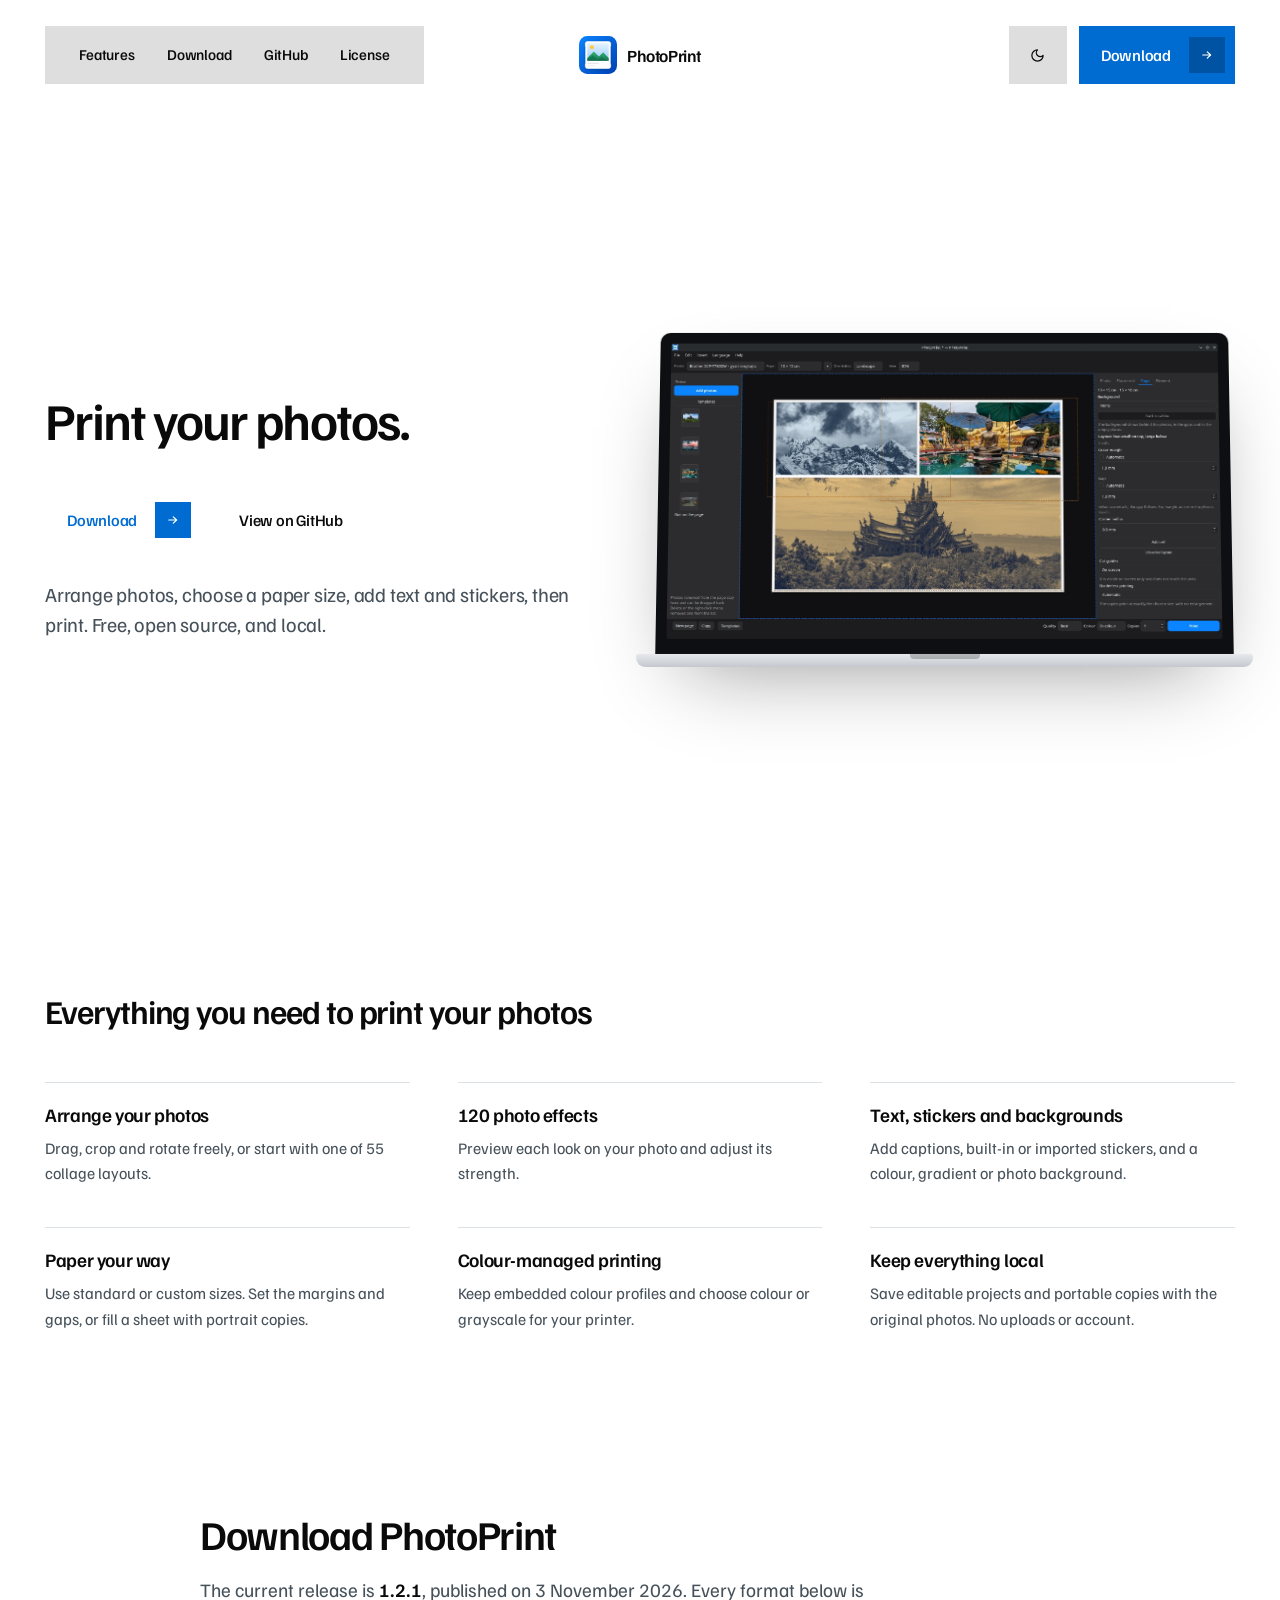
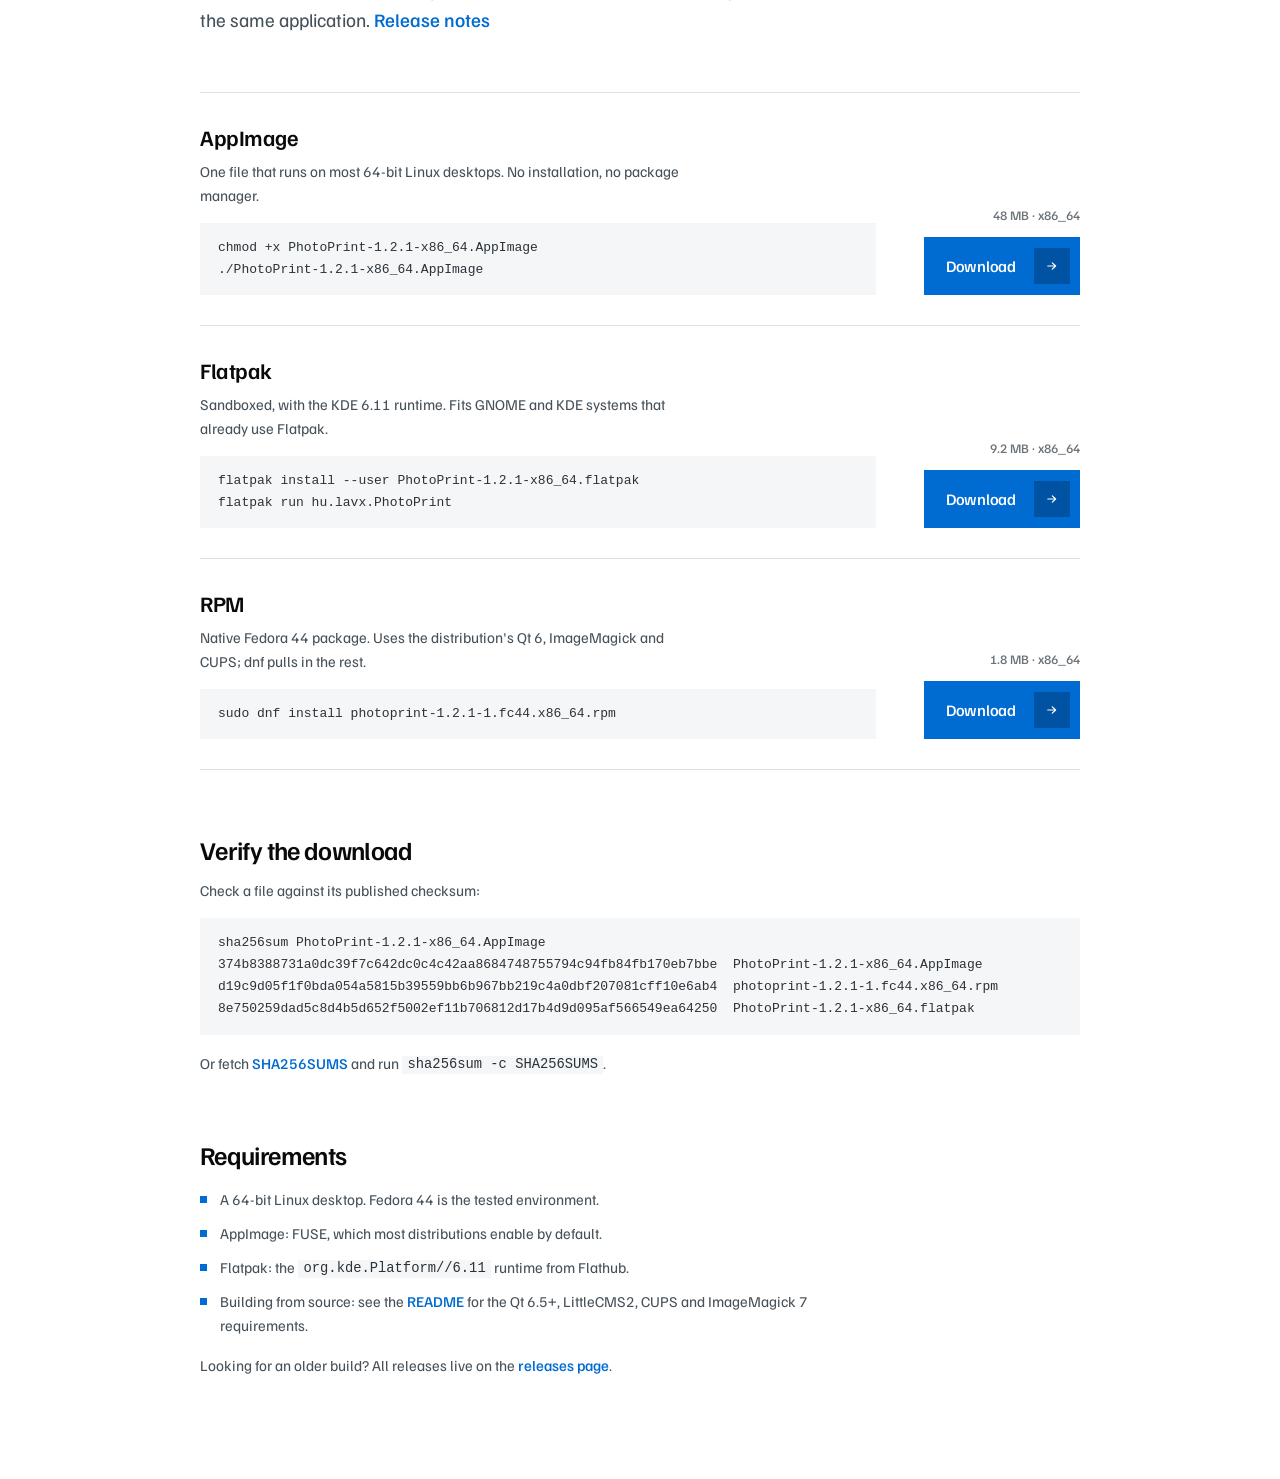
==== website/index.html @ 3baea5bb "Match the site mark to the application icon and drop the em dashes The header used a striped placeho" ====
<!doctype html>
<html lang="en">
<head>
  <meta charset="utf-8">
  <meta name="viewport" content="width=device-width, initial-scale=1.0">
  <title>PhotoPrint - Print your photos</title>
  <meta name="description" content="Arrange family photos on paper and print them from your own printer. Local, colour-managed, free and open source.">
  <meta name="theme-color" media="(prefers-color-scheme: light)" content="#ffffff">
  <meta name="theme-color" media="(prefers-color-scheme: dark)" content="#0b0d10">
  <link rel="canonical" href="https://lavx.github.io/PhotoPrint/">
  <meta property="og:type" content="website">
  <meta property="og:site_name" content="PhotoPrint">
  <meta property="og:title" content="PhotoPrint - Print your photos">
  <meta property="og:description" content="Arrange family photos on paper and print them from your own printer. Local, colour-managed, free and open source.">
  <meta property="og:url" content="https://lavx.github.io/PhotoPrint/">
  <meta property="og:image" content="https://lavx.github.io/PhotoPrint/app-window.webp">
  <meta name="twitter:card" content="summary_large_image">
  <script>document.documentElement.dataset.theme=localStorage.getItem("theme")||(matchMedia("(prefers-color-scheme: dark)").matches?"dark":"light")</script>
  <link rel="icon" href="favicon.svg" type="image/svg+xml">
  <link rel="preconnect" href="https://fonts.googleapis.com">
  <link rel="preconnect" href="https://fonts.gstatic.com" crossorigin>
  <link rel="stylesheet" href="https://fonts.googleapis.com/css2?family=Familjen+Grotesk:wght@400;500;600;700&display=swap">
  <link rel="stylesheet" href="styles.css">
</head>
<body>
  <div class="page">
    <div class="bg" aria-hidden="true">
      <video class="bg-video" autoplay muted loop playsinline>
        <source src="bg.mp4" type="video/mp4">
      </video>
    </div>

    <header class="nav">
      <nav class="nav__links" aria-label="Primary">
        <a href="#features" style="--d: 0.02s">Features</a>
        <a href="#download" style="--d: 0.08s">Download</a>
        <a href="https://github.com/LavX/PhotoPrint" style="--d: 0.14s">GitHub</a>
        <a href="https://github.com/LavX/PhotoPrint/blob/master/LICENSE" style="--d: 0.2s">License</a>
      </nav>
      <a class="logo" href="./" aria-label="PhotoPrint home">
        <svg class="logo__mark" aria-hidden="true" xmlns="http://www.w3.org/2000/svg" width="512" height="512" viewBox="0 0 512 512">
          <defs>
            <linearGradient id="ppTile" x1="0" y1="0" x2="1" y2="1">
              <stop offset="0" stop-color="#0a84ff"/>
              <stop offset="1" stop-color="#0040b3"/>
            </linearGradient>
            <linearGradient id="ppSky" x1="0" y1="0" x2="0" y2="1">
              <stop offset="0" stop-color="#e5f4ff"/>
              <stop offset="1" stop-color="#9ccbff"/>
            </linearGradient>
            <linearGradient id="ppHill" x1="0" y1="0" x2="0" y2="1">
              <stop offset="0" stop-color="#35b57a"/>
              <stop offset="1" stop-color="#157a52"/>
            </linearGradient>
            <filter id="ppShadow" x="-25%" y="-25%" width="150%" height="150%">
              <feDropShadow dx="0" dy="10" stdDeviation="12" flood-color="#001a33" flood-opacity="0.30"/>
            </filter>
          </defs>

          <rect width="512" height="512" rx="112" fill="url(#ppTile)"/>

          <g filter="url(#ppShadow)">
            <rect x="86" y="70" width="340" height="372" rx="30" fill="#fdfdfd"/>
            <rect x="112" y="96" width="288" height="236" rx="14" fill="url(#ppSky)"/>
            <circle cx="174" cy="152" r="27" fill="#ffc83d"/>
            <path d="M112 296 L200 208 L268 276 L326 218 L400 296 L400 332 L112 332 Z" fill="url(#ppHill)"/>
            <path d="M112 318 L186 258 L248 318 L302 284 L400 340 L400 332 L112 332 Z"
                  fill="#0f6647" opacity="0.55"/>
            <rect x="112" y="360" width="154" height="18" rx="9" fill="#e6e6eb"/>
            <rect x="112" y="390" width="92" height="14" rx="7" fill="#efeff3"/>
          </g>

          <g fill="none" stroke="#ffffff" stroke-width="10" stroke-linecap="round" opacity="0.95">
            <path d="M86 132 V100 a14 14 0 0 1 14-14 h32"/>
            <path d="M426 132 V100 a14 14 0 0 0-14-14 h-32"/>
            <path d="M86 380 v32 a14 14 0 0 0 14 14 h32"/>
            <path d="M426 380 v32 a14 14 0 0 1-14 14 h-32"/>
          </g>
        </svg>
        <span class="logo__word">PhotoPrint</span>
      </a>
      <div class="nav__actions">
        <button class="theme-toggle" type="button" aria-label="Toggle dark mode" aria-pressed="false">
          <svg class="icon-moon" viewBox="0 0 24 24" fill="none" stroke="currentColor" stroke-width="2" stroke-linecap="round" stroke-linejoin="round" aria-hidden="true"><path d="M12 3a6 6 0 0 0 9 9 9 9 0 1 1-9-9z" /></svg>
          <svg class="icon-sun" viewBox="0 0 24 24" fill="none" stroke="currentColor" stroke-width="2" stroke-linecap="round" stroke-linejoin="round" aria-hidden="true"><circle cx="12" cy="12" r="4" /><path d="M12 2v2M12 20v2M4.9 4.9l1.4 1.4M17.7 17.7l1.4 1.4M2 12h2M20 12h2M4.9 19.1l1.4-1.4M17.7 6.3l1.4-1.4" /></svg>
        </button>
        <a class="btn btn--nav" href="#download">
          <span class="btn__label">Download</span>
          <span class="btn__icon"><svg viewBox="0 0 20 20" fill="none" aria-hidden="true"><path d="M4 10h10.2M10.4 5.6 15.2 10l-4.8 4.4" stroke="currentColor" stroke-width="1.7" stroke-linecap="round" stroke-linejoin="round" /></svg></span>
        </a>
        <button class="nav__burger" type="button" aria-label="Open menu" aria-expanded="false" aria-controls="mobile-menu">
          <span></span><span></span><span></span>
        </button>
      </div>
    </header>

    <nav class="mobile-menu" id="mobile-menu" aria-label="Mobile" hidden>
      <div class="mobile-menu__links">
        <a href="#features">Features</a>
        <a href="#download">Download</a>
        <a href="https://github.com/LavX/PhotoPrint">GitHub</a>
        <a href="https://github.com/LavX/PhotoPrint/blob/master/LICENSE">License</a>
      </div>
      <a class="btn btn--nav" href="#download">
        <span class="btn__label">Download</span>
        <span class="btn__icon"><svg viewBox="0 0 20 20" fill="none" aria-hidden="true"><path d="M4 10h10.2M10.4 5.6 15.2 10l-4.8 4.4" stroke="currentColor" stroke-width="1.7" stroke-linecap="round" stroke-linejoin="round" /></svg></span>
      </a>
    </nav>

    <main class="hero">
      <div class="hero__copy">
        <h1 class="headline">Print your photos.</h1>
        <div class="actions">
          <a class="btn btn--light wipe" style="--d: 0.56s" href="#download">
            <span class="btn__label">Download</span>
            <span class="btn__icon"><svg viewBox="0 0 20 20" fill="none" aria-hidden="true"><path d="M4 10h10.2M10.4 5.6 15.2 10l-4.8 4.4" stroke="currentColor" stroke-width="1.7" stroke-linecap="round" stroke-linejoin="round" /></svg></span>
          </a>
          <a class="btn btn--ghost wipe" style="--d: 0.66s" href="https://github.com/LavX/PhotoPrint"><span class="btn__label">View on GitHub</span></a>
        </div>
        <p class="lede"><span class="lede__rise" style="--d: 0.78s">Arrange photos, choose a paper size, add text and stickers, then print. Free, open source, and local.</span></p>
      </div>

      <div class="hero__product">
        <div class="laptop">
          <a class="laptop__screen" href="app-window.webp" aria-label="View the PhotoPrint app screenshot at full size">
            <img src="app-window.webp" width="1917" height="1035" loading="eager" decoding="async" alt="PhotoPrint on Linux, with a three-photo collage, a photo library on the left, page settings on the right, and print controls below.">
          </a>
          <div class="laptop__base" aria-hidden="true"></div>
        </div>
      </div>
    </main>
  </div>

  <section class="product" id="features" aria-labelledby="features-title">
    <div class="product__inner">
      <h2 id="features-title">Everything you need to print your photos</h2>
      <dl class="features">
        <div>
          <dt>Arrange your photos</dt>
          <dd>Drag, crop and rotate freely, or start with one of 55 collage layouts.</dd>
        </div>
        <div>
          <dt>120 photo effects</dt>
          <dd>Preview each look on your photo and adjust its strength.</dd>
        </div>
        <div>
          <dt>Text, stickers and backgrounds</dt>
          <dd>Add captions, built-in or imported stickers, and a colour, gradient or photo background.</dd>
        </div>
        <div>
          <dt>Paper your way</dt>
          <dd>Use standard or custom sizes. Set the margins and gaps, or fill a sheet with portrait copies.</dd>
        </div>
        <div>
          <dt>Colour-managed printing</dt>
          <dd>Keep embedded colour profiles and choose colour or grayscale for your printer.</dd>
        </div>
        <div>
          <dt>Keep everything local</dt>
          <dd>Save editable projects and portable copies with the original photos. No uploads or account.</dd>
        </div>
      </dl>
    </div>
  </section>

  <section class="download" id="download" aria-labelledby="download-title">
    <div class="download__inner">
      <h2 id="download-title">Download PhotoPrint</h2>
      <p class="download__lede">The current release is <strong>1.2.1</strong>, published on 3 November 2026. Every format below is the same application. <a class="text-link" href="https://github.com/LavX/PhotoPrint/releases/tag/v1.2.1">Release notes</a></p>

      <div class="packages">
        <section class="package">
          <div class="package__body">
            <h3>AppImage</h3>
            <p>One file that runs on most 64-bit Linux desktops. No installation, no package manager.</p>
            <pre><code>chmod +x PhotoPrint-1.2.1-x86_64.AppImage
./PhotoPrint-1.2.1-x86_64.AppImage</code></pre>
          </div>
          <div class="package__side">
            <span class="package__meta">48 MB · x86_64</span>
            <a class="btn btn--nav" href="https://github.com/LavX/PhotoPrint/releases/download/v1.2.1/PhotoPrint-1.2.1-x86_64.AppImage" aria-label="Download the AppImage">
              <span class="btn__label">Download</span>
              <span class="btn__icon"><svg viewBox="0 0 20 20" fill="none" aria-hidden="true"><path d="M4 10h10.2M10.4 5.6 15.2 10l-4.8 4.4" stroke="currentColor" stroke-width="1.7" stroke-linecap="round" stroke-linejoin="round" /></svg></span>
            </a>
          </div>
        </section>

        <section class="package">
          <div class="package__body">
            <h3>Flatpak</h3>
            <p>Sandboxed, with the KDE 6.11 runtime. Fits GNOME and KDE systems that already use Flatpak.</p>
            <pre><code>flatpak install --user PhotoPrint-1.2.1-x86_64.flatpak
flatpak run hu.lavx.PhotoPrint</code></pre>
          </div>
          <div class="package__side">
            <span class="package__meta">9.2 MB · x86_64</span>
            <a class="btn btn--nav" href="https://github.com/LavX/PhotoPrint/releases/download/v1.2.1/PhotoPrint-1.2.1-x86_64.flatpak" aria-label="Download the Flatpak bundle">
              <span class="btn__label">Download</span>
              <span class="btn__icon"><svg viewBox="0 0 20 20" fill="none" aria-hidden="true"><path d="M4 10h10.2M10.4 5.6 15.2 10l-4.8 4.4" stroke="currentColor" stroke-width="1.7" stroke-linecap="round" stroke-linejoin="round" /></svg></span>
            </a>
          </div>
        </section>

        <section class="package">
          <div class="package__body">
            <h3>RPM</h3>
            <p>Native Fedora 44 package. Uses the distribution's Qt 6, ImageMagick and CUPS; dnf pulls in the rest.</p>
            <pre><code>sudo dnf install photoprint-1.2.1-1.fc44.x86_64.rpm</code></pre>
          </div>
          <div class="package__side">
            <span class="package__meta">1.8 MB · x86_64</span>
            <a class="btn btn--nav" href="https://github.com/LavX/PhotoPrint/releases/download/v1.2.1/photoprint-1.2.1-1.fc44.x86_64.rpm" aria-label="Download the RPM package">
              <span class="btn__label">Download</span>
              <span class="btn__icon"><svg viewBox="0 0 20 20" fill="none" aria-hidden="true"><path d="M4 10h10.2M10.4 5.6 15.2 10l-4.8 4.4" stroke="currentColor" stroke-width="1.7" stroke-linecap="round" stroke-linejoin="round" /></svg></span>
            </a>
          </div>
        </section>
      </div>

      <section class="download__section">
        <h3>Verify the download</h3>
        <p>Check a file against its published checksum:</p>
        <pre><code>sha256sum PhotoPrint-1.2.1-x86_64.AppImage
374b8388731a0dc39f7c642dc0c4c42aa8684748755794c94fb84fb170eb7bbe  PhotoPrint-1.2.1-x86_64.AppImage
d19c9d05f1f0bda054a5815b39559bb6b967bb219c4a0dbf207081cff10e6ab4  photoprint-1.2.1-1.fc44.x86_64.rpm
8e750259dad5c8d4b5d652f5002ef11b706812d17b4d9d095af566549ea64250  PhotoPrint-1.2.1-x86_64.flatpak</code></pre>
        <p class="download__note">Or fetch <a class="text-link" href="https://github.com/LavX/PhotoPrint/releases/download/v1.2.1/SHA256SUMS">SHA256SUMS</a> and run <code>sha256sum -c SHA256SUMS</code>.</p>
      </section>

      <section class="download__section">
        <h3>Requirements</h3>
        <ul class="requirements">
          <li>A 64-bit Linux desktop. Fedora 44 is the tested environment.</li>
          <li>AppImage: FUSE, which most distributions enable by default.</li>
          <li>Flatpak: the <code>org.kde.Platform//6.11</code> runtime from Flathub.</li>
          <li>Building from source: see the <a class="text-link" href="https://github.com/LavX/PhotoPrint#readme">README</a> for the Qt 6.5+, LittleCMS2, CUPS and ImageMagick 7 requirements.</li>
        </ul>
        <p class="download__note">Looking for an older build? All releases live on the <a class="text-link" href="https://github.com/LavX/PhotoPrint/releases">releases page</a>.</p>
      </section>
    </div>
  </section>
  <script src="main.js"></script>
</body>
</html>
---- website/styles.css ----
:root {
  color-scheme: light;
  --bg: #ffffff;
  --text: #0a0a0a;
  --blue: #006cd2;
  --blue-dark: #0053a3;
  --link: #006cd2;
  --accent-pale: #7eb6ee;
  --accent-strong: #006cd2;
  --headline-muted: #6b7378;
  --ink-soft: #46515a;
  --line: #dce1e5;
  --glass: rgba(0, 0, 0, 0.13);
  --glass-blur: 18px;
  --ghost-bg: rgba(255, 255, 255, 0.55);
  --ghost-wipe: rgba(255, 255, 255, 0.78);
  --code-bg: #f4f6f8;
  --code-text: #2a3238;
  --window-edge: rgba(10, 10, 10, 0.10);
  --laptop-base-hi: #e6e8eb;
  --laptop-base-lo: #c4c8ce;
  --radius: 0;
  --font: "Familjen Grotesk", "Helvetica Neue", Helvetica, Arial, sans-serif;
  --mono: ui-monospace, "SF Mono", Menlo, Consolas, monospace;
  --pad-x: clamp(20px, 3.52vw, 64px);
  --nav-top: clamp(16px, 2.05vw, 28px);
  --btn-icon: 36px;
  --btn-pad-y: 12px;
  --btn-pad-x: 22px;
  --ease: cubic-bezier(0.16, 1, 0.3, 1);
}

:root[data-theme="dark"] {
  color-scheme: dark;
  --bg: #0b0d10;
  --text: #f2f4f6;
  --link: #79bdf7;
  --accent-pale: #a7d3ff;
  --accent-strong: #79bdf7;
  --headline-muted: #97a0a8;
  --ink-soft: #aab4bd;
  --line: rgba(255, 255, 255, 0.14);
  --glass: rgba(255, 255, 255, 0.09);
  --ghost-bg: rgba(255, 255, 255, 0.10);
  --ghost-wipe: rgba(255, 255, 255, 0.18);
  --code-bg: #14181d;
  --code-text: #cfd8e0;
  --window-edge: rgba(255, 255, 255, 0.10);
  --laptop-base-hi: #3a3f45;
  --laptop-base-lo: #23262b;
}

@media (prefers-color-scheme: dark) {
  :root:not([data-theme]) {
    color-scheme: dark;
    --bg: #0b0d10;
    --text: #f2f4f6;
    --link: #79bdf7;
    --accent-pale: #a7d3ff;
    --accent-strong: #79bdf7;
    --headline-muted: #97a0a8;
    --ink-soft: #aab4bd;
    --line: rgba(255, 255, 255, 0.14);
    --glass: rgba(255, 255, 255, 0.09);
    --ghost-bg: rgba(255, 255, 255, 0.10);
    --ghost-wipe: rgba(255, 255, 255, 0.18);
    --code-bg: #14181d;
    --code-text: #cfd8e0;
    --window-edge: rgba(255, 255, 255, 0.10);
    --laptop-base-hi: #3a3f45;
    --laptop-base-lo: #23262b;
  }
}

*, *::before, *::after { box-sizing: border-box; margin: 0; padding: 0; }
html { scroll-padding-top: 32px; }
html, body { min-height: 100%; }
body {
  font-family: var(--font);
  background: var(--bg);
  color: var(--text);
  -webkit-font-smoothing: antialiased;
  -moz-osx-font-smoothing: grayscale;
  transition: background-color 0.3s var(--ease), color 0.3s var(--ease);
}
a { color: inherit; text-decoration: none; }
button { font: inherit; border: 0; border-radius: var(--radius); cursor: pointer; }
[hidden] { display: none !important; }
:focus-visible { outline: 2px solid var(--link); outline-offset: 4px; }
::selection { background: var(--blue); color: #fff; }

.page {
  position: relative;
  width: 100%;
  height: 100vh;
  height: 100dvh;
  display: flex;
  flex-direction: column;
  overflow: hidden;
  padding: var(--nav-top) var(--pad-x) clamp(28px, 4.9vw, 48px);
}
.bg {
  position: absolute;
  inset: 0;
  z-index: 0;
  background: var(--bg);
  pointer-events: none;
  overflow: hidden;
}
.bg-video { position: absolute; inset: 0; width: 100%; height: 100%; object-fit: cover; }
.bg::after {
  content: "";
  position: absolute;
  inset: 0;
  background:
    linear-gradient(90deg, rgba(255, 255, 255, 0.82) 0%, rgba(255, 255, 255, 0.38) 52%, rgba(255, 255, 255, 0.08) 100%),
    linear-gradient(180deg, rgba(255, 255, 255, 0.34) 0%, rgba(255, 255, 255, 0) 26%, rgba(255, 255, 255, 0) 64%, rgba(255, 255, 255, 0.42) 100%);
}
:root[data-theme="dark"] .bg::after {
  background:
    linear-gradient(90deg, rgba(9, 11, 15, 0.92) 0%, rgba(9, 11, 15, 0.55) 52%, rgba(9, 11, 15, 0.16) 100%),
    linear-gradient(180deg, rgba(9, 11, 15, 0.5) 0%, rgba(9, 11, 15, 0) 26%, rgba(9, 11, 15, 0) 64%, rgba(9, 11, 15, 0.72) 100%);
}
:root[data-theme="dark"] .bg-video { filter: brightness(0.38) saturate(0.78); }
@media (prefers-color-scheme: dark) {
  :root:not([data-theme]) .bg::after {
    background:
      linear-gradient(90deg, rgba(9, 11, 15, 0.92) 0%, rgba(9, 11, 15, 0.55) 52%, rgba(9, 11, 15, 0.16) 100%),
      linear-gradient(180deg, rgba(9, 11, 15, 0.5) 0%, rgba(9, 11, 15, 0) 26%, rgba(9, 11, 15, 0) 64%, rgba(9, 11, 15, 0.72) 100%);
  }
  :root:not([data-theme]) .bg-video { filter: brightness(0.38) saturate(0.78); }
}
.nav, .hero, .mobile-menu { position: relative; z-index: 1; }

.nav { display: grid; grid-template-columns: 1fr auto 1fr; align-items: center; }
.nav__links {
  display: flex;
  align-items: center;
  gap: clamp(22px, 2.6vw, 32px);
  justify-self: start;
  height: 58px;
  padding: 0 34px;
  background: var(--glass);
  -webkit-backdrop-filter: blur(var(--glass-blur));
  backdrop-filter: blur(var(--glass-blur));
  border-radius: var(--radius);
}
.nav__links a {
  position: relative;
  font-size: clamp(13px, 1.37vw, 15px);
  font-weight: 500;
  letter-spacing: -0.01em;
  color: var(--text);
  line-height: 1;
  white-space: nowrap;
  padding-bottom: 2px;
  transition: color 0.22s var(--ease), transform 0.22s var(--ease);
  animation: link-in 0.55s var(--ease) var(--d) backwards;
}
.nav__links a:hover { color: var(--link); transform: translateY(-2px); }
.nav__links a::after {
  content: "";
  position: absolute;
  left: 0;
  bottom: -6px;
  width: 100%;
  height: 3px;
  background: var(--link);
  transform: scaleX(0);
  transform-origin: left;
  transition: transform 0.28s var(--ease);
}
.nav__links a:hover::after { transform: scaleX(1); }
.nav__links a[aria-current="page"] { color: var(--link); }
.nav__links a[aria-current="page"]::after { transform: scaleX(1); }
.nav__actions {
  justify-self: end;
  display: flex;
  align-items: center;
  gap: 12px;
}
.logo {
  justify-self: center;
  display: inline-flex;
  align-items: center;
  gap: 10px;
  color: var(--text);
}
.logo__mark { display: block; width: clamp(30px, 3.2vw, 38px); height: auto; animation: mark-in 0.5s var(--ease) backwards; }
.logo__word {
  font-size: clamp(15px, 1.5vw, 17px);
  font-weight: 600;
  letter-spacing: -0.024em;
  line-height: 1;
  white-space: nowrap;
}
.nav__actions .btn--nav { animation: wipe-right 0.65s var(--ease) 0.16s backwards; }

.theme-toggle {
  display: flex;
  align-items: center;
  justify-content: center;
  width: 36px;
  height: 36px;
  background: var(--glass);
  -webkit-backdrop-filter: blur(var(--glass-blur));
  backdrop-filter: blur(var(--glass-blur));
  color: var(--text);
  transition: color 0.22s var(--ease), transform 0.22s var(--ease);
}
@media (min-width: 821px) {
  .theme-toggle { width: 58px; height: 58px; }
}
.theme-toggle:hover { color: var(--link); transform: translateY(-2px); }
.theme-toggle svg { width: 15px; height: 15px; }
.theme-toggle .icon-sun { display: none; }
:root[data-theme="dark"] .theme-toggle .icon-sun { display: block; }
:root[data-theme="dark"] .theme-toggle .icon-moon { display: none; }
@media (prefers-color-scheme: dark) {
  :root:not([data-theme]) .theme-toggle .icon-sun { display: block; }
  :root:not([data-theme]) .theme-toggle .icon-moon { display: none; }
}

.btn {
  position: relative;
  display: inline-flex;
  align-items: center;
  height: 58px;
  border-radius: var(--radius);
  padding: var(--btn-pad-y) 10px var(--btn-pad-y) var(--btn-pad-x);
  gap: 18px;
  font-size: 16px;
  font-weight: 500;
  letter-spacing: -0.015em;
  line-height: 1;
  white-space: nowrap;
}
.btn::before {
  content: "";
  position: absolute;
  inset: 0;
  z-index: 0;
  transform: scaleX(0);
  transform-origin: left;
  transition: transform 0.4s var(--ease);
  pointer-events: none;
}
.btn:hover::before { transform: scaleX(1); }
.btn__label, .btn__icon { position: relative; z-index: 1; }
.btn__icon {
  display: flex;
  align-items: center;
  justify-content: center;
  flex: none;
  width: var(--btn-icon);
  height: var(--btn-icon);
  transition: background-color 0.4s var(--ease), color 0.4s var(--ease);
}
.btn__icon svg { width: 14px; height: 14px; }
.btn--nav { background: var(--blue); color: #fff; }
.btn--nav::before { background: #004a96; }
.btn--nav .btn__icon { background: var(--blue-dark); color: #fff; }
.btn--nav:hover .btn__icon { background: #fff; color: var(--blue); }
.btn--light { background: #fff; color: var(--blue); }
.btn--light::before { background: #e8f2fb; }
.btn--light .btn__icon { background: var(--blue); color: #fff; }
.btn--ghost {
  padding: 12px 26px;
  color: var(--text);
  background: var(--ghost-bg);
  -webkit-backdrop-filter: blur(24px);
  backdrop-filter: blur(24px);
}
.btn--ghost::before { background: var(--ghost-wipe); }

.nav__burger {
  display: none;
  flex-direction: column;
  align-items: center;
  justify-content: center;
  gap: 5px;
  width: 36px;
  height: 36px;
  background: transparent;
  transition: transform 0.22s var(--ease);
  animation: link-in 0.5s var(--ease) 0.16s backwards;
}
.nav__burger span {
  width: 18px;
  height: 1.5px;
  background: var(--text);
  transition: background-color 0.22s var(--ease);
}
.nav__burger:hover { transform: scale(1.08); }
.nav__burger:hover span { background: var(--link); }
.mobile-menu { display: none; flex-direction: column; gap: 1.25rem; padding: 1.25rem 0 0.5rem; }
.mobile-menu__links {
  display: flex;
  flex-direction: column;
  gap: 0.9rem;
  padding: 16px 20px;
  background: var(--glass);
  -webkit-backdrop-filter: blur(var(--glass-blur));
  backdrop-filter: blur(var(--glass-blur));
  font-size: 1.05rem;
  font-weight: 500;
}
.mobile-menu .btn { align-self: start; }

.hero {
  flex: 1;
  min-height: 0;
  margin-top: clamp(40px, 6.5vh, 84px);
  display: grid;
  grid-template-columns: minmax(400px, 47%) 1fr;
  gap: clamp(32px, 4vw, 72px);
  align-items: center;
  max-width: none;
}
.hero__copy { min-width: 0; }
.headline {
  margin-top: clamp(22px, 2.8vw, 36px);
  font-size: calc(clamp(2.5rem, 3.8vw, 4.2rem) + 3px);
  font-weight: 600;
  line-height: 1.12;
  letter-spacing: -0.038em;
}
.actions { display: flex; gap: 12px; margin-top: clamp(28px, 3.4vw, 42px); }
.wipe { animation: wipe-left 0.7s var(--ease) var(--d) backwards; }
.lede {
  margin-top: clamp(22px, 2.4vw, 30px);
  max-width: 560px;
  overflow: hidden;
  color: var(--ink-soft);
  font-size: clamp(17px, 1.8vw, 20px);
  font-weight: 400;
  line-height: 1.5;
  letter-spacing: -0.01em;
}
.lede__rise { display: block; animation: type-rise 0.9s var(--ease) var(--d) backwards; }

.hero__product {
  display: flex;
  align-items: center;
  justify-content: center;
  min-width: 0;
  perspective: 2000px;
}
.laptop {
  position: relative;
  width: 100%;
  max-width: min(980px, 100%, calc((100dvh - 300px) * 1.78));
  transform: rotateX(7deg);
  transform-origin: 50% 100%;
  animation: app-in 0.9s var(--ease) 0.5s backwards;
}
.laptop__screen {
  display: block;
  background: #0d0f12;
  border: 1px solid var(--window-edge);
  border-radius: 10px 10px 0 0;
  padding: 10px 10px 14px;
  box-shadow: 0 40px 80px -30px rgba(10, 10, 10, 0.45);
}
.laptop__screen img { display: block; width: 100%; height: auto; border-radius: 2px; }
.laptop__base {
  height: 13px;
  margin: 0 -3.2%;
  background: linear-gradient(180deg, var(--laptop-base-hi), var(--laptop-base-lo));
  border-radius: 2px 2px 9px 9px;
  position: relative;
}
.laptop__base::after {
  content: "";
  position: absolute;
  left: 50%;
  top: 0;
  transform: translateX(-50%);
  width: clamp(70px, 9%, 120px);
  height: 5px;
  background: rgba(0, 0, 0, 0.22);
  border-radius: 0 0 4px 4px;
}

.product {
  background: var(--bg);
  padding: clamp(56px, 7vw, 112px) var(--pad-x) clamp(64px, 8vw, 128px);
}
.product__inner { max-width: 1240px; margin-inline: auto; }
.product h2 {
  margin-bottom: clamp(36px, 4vw, 56px);
  font-size: clamp(26px, 2.6vw, 38px);
  font-weight: 600;
  letter-spacing: -0.032em;
}
.features {
  display: grid;
  grid-template-columns: repeat(3, minmax(0, 1fr));
  gap: 40px 48px;
}
.features > div { border-top: 1px solid var(--line); padding-top: 20px; }
.features dt { font-size: 19px; font-weight: 600; letter-spacing: -0.02em; }
.features dd { margin-top: 10px; max-width: 42ch; font-size: 16px; line-height: 1.6; color: var(--ink-soft); }

.download {
  background: var(--bg);
  padding: clamp(48px, 6vw, 96px) var(--pad-x) clamp(64px, 8vw, 120px);
}
.download__inner { max-width: 880px; margin-inline: auto; }
.download h2 {
  font-size: clamp(30px, 3.2vw, 44px);
  font-weight: 600;
  letter-spacing: -0.032em;
  line-height: 1.12;
}
.download__lede {
  margin-top: 18px;
  max-width: 62ch;
  font-size: clamp(16px, 1.6vw, 19px);
  font-weight: 400;
  line-height: 1.55;
  color: var(--ink-soft);
}
.download__lede strong { font-weight: 600; color: var(--text); }
.text-link { color: var(--link); font-weight: 500; }
.text-link:hover { text-decoration: underline; text-underline-offset: 3px; }

.packages { margin-top: clamp(40px, 4.5vw, 64px); }
.package {
  display: grid;
  grid-template-columns: 1fr auto;
  gap: 12px 48px;
  align-items: end;
  padding: 30px 0;
  border-top: 1px solid var(--line);
}
.package > * { min-width: 0; }
.package:last-child { border-bottom: 1px solid var(--line); }
.package h3 { font-size: 22px; font-weight: 600; letter-spacing: -0.02em; }
.package p { margin-top: 8px; max-width: 56ch; font-size: 15px; line-height: 1.6; color: var(--ink-soft); }
.package pre { margin-top: 16px; max-width: 100%; }
.package__side {
  display: flex;
  flex-direction: column;
  align-items: flex-end;
  gap: 14px;
}
.package__meta { font-size: 13px; font-weight: 500; color: var(--headline-muted); font-variant-numeric: tabular-nums; white-space: nowrap; }

pre {
  background: var(--code-bg);
  color: var(--code-text);
  padding: 14px 18px;
  font: 500 13px/1.7 var(--mono);
  overflow-x: auto;
  border-radius: var(--radius);
}
pre code { font: inherit; background: none; padding: 0; }
code {
  font: 500 0.92em var(--mono);
  background: var(--code-bg);
  color: var(--code-text);
  padding: 0.1em 0.4em;
}

.download__section { margin-top: clamp(48px, 5vw, 72px); }
.download__section h3 { font-size: clamp(20px, 2vw, 26px); font-weight: 600; letter-spacing: -0.025em; }
.download__section > p { margin-top: 12px; max-width: 62ch; font-size: 15px; line-height: 1.6; color: var(--ink-soft); }
.download__section pre { margin-top: 16px; }
.download__note { margin-top: 16px !important; }

.requirements {
  margin-top: 16px;
  list-style: none;
  display: grid;
  gap: 10px;
  max-width: 68ch;
}
.requirements li {
  position: relative;
  padding-left: 20px;
  font-size: 15px;
  line-height: 1.6;
  color: var(--ink-soft);
}
.requirements li::before {
  content: "";
  position: absolute;
  left: 0;
  top: 0.62em;
  width: 7px;
  height: 7px;
  background: var(--link);
}

@keyframes mark-in {
  from { opacity: 0; transform: translate3d(-12px, 8px, 0); }
  to { opacity: 1; transform: translate3d(0, 0, 0); }
}
@keyframes link-in {
  from { opacity: 0; transform: translate3d(-16px, 0, 0); }
  to { opacity: 1; transform: translate3d(0, 0, 0); }
}
@keyframes type-rise {
  from { transform: translate3d(0, 118%, 0); }
  to { transform: translate3d(0, 0, 0); }
}
@keyframes wipe-left {
  from { clip-path: inset(0 100% 0 0); }
  to { clip-path: inset(0 0 0 0); }
}
@keyframes wipe-right {
  from { clip-path: inset(0 0 0 100%); }
  to { clip-path: inset(0 0 0 0); }
}
@keyframes app-in {
  from { opacity: 0; transform: rotateX(7deg) translate3d(0, 56px, 0); }
  to { opacity: 1; transform: rotateX(7deg) translate3d(0, 0, 0); }
}

@media (max-width: 1020px) {
  .hero {
    grid-template-columns: 1fr;
    gap: 40px;
    align-content: center;
  }
  .laptop { max-width: min(880px, 100%); }
  .package { grid-template-columns: 1fr; }
  .package__side { flex-direction: row; align-items: center; justify-content: space-between; width: 100%; }
}

@media (max-width: 820px) {
  .nav { grid-template-columns: auto 1fr auto; }
  .nav__links, .nav__actions .btn--nav { display: none; }
  .logo { justify-self: start; }
  .nav__burger { display: flex; }
  .mobile-menu { display: flex; }
  .hero { margin-top: 32px; }
  .headline { font-size: calc(clamp(2.1rem, 8.4vw, 3rem) + 3px); }
  .headline__line { white-space: normal; }
  .actions { flex-wrap: wrap; }
  .laptop {
    max-width: 100%;
    transform: none;
    animation: none;
  }
  .laptop__screen { box-shadow: 0 24px 48px -20px rgba(10, 10, 10, 0.3); }
  .features { grid-template-columns: 1fr; gap: 28px; }
  .download { padding-top: 40px; }
  .package { padding: 26px 0; }
}

@media (max-height: 700px) and (min-width: 821px) {
  .hero { margin-top: 28px; }
  .headline { font-size: calc(clamp(2.1rem, 4.6vh, 3.4rem) + 3px); }
}

@media (prefers-reduced-motion: reduce) {
  *, *::before, *::after { animation: none !important; transition: none !important; }
  .nav__links a, .logo polygon, .nav__burger, .lede__rise {
    opacity: 1;
    transform: none;
  }
  .nav__actions .btn--nav, .wipe { clip-path: none; }
}
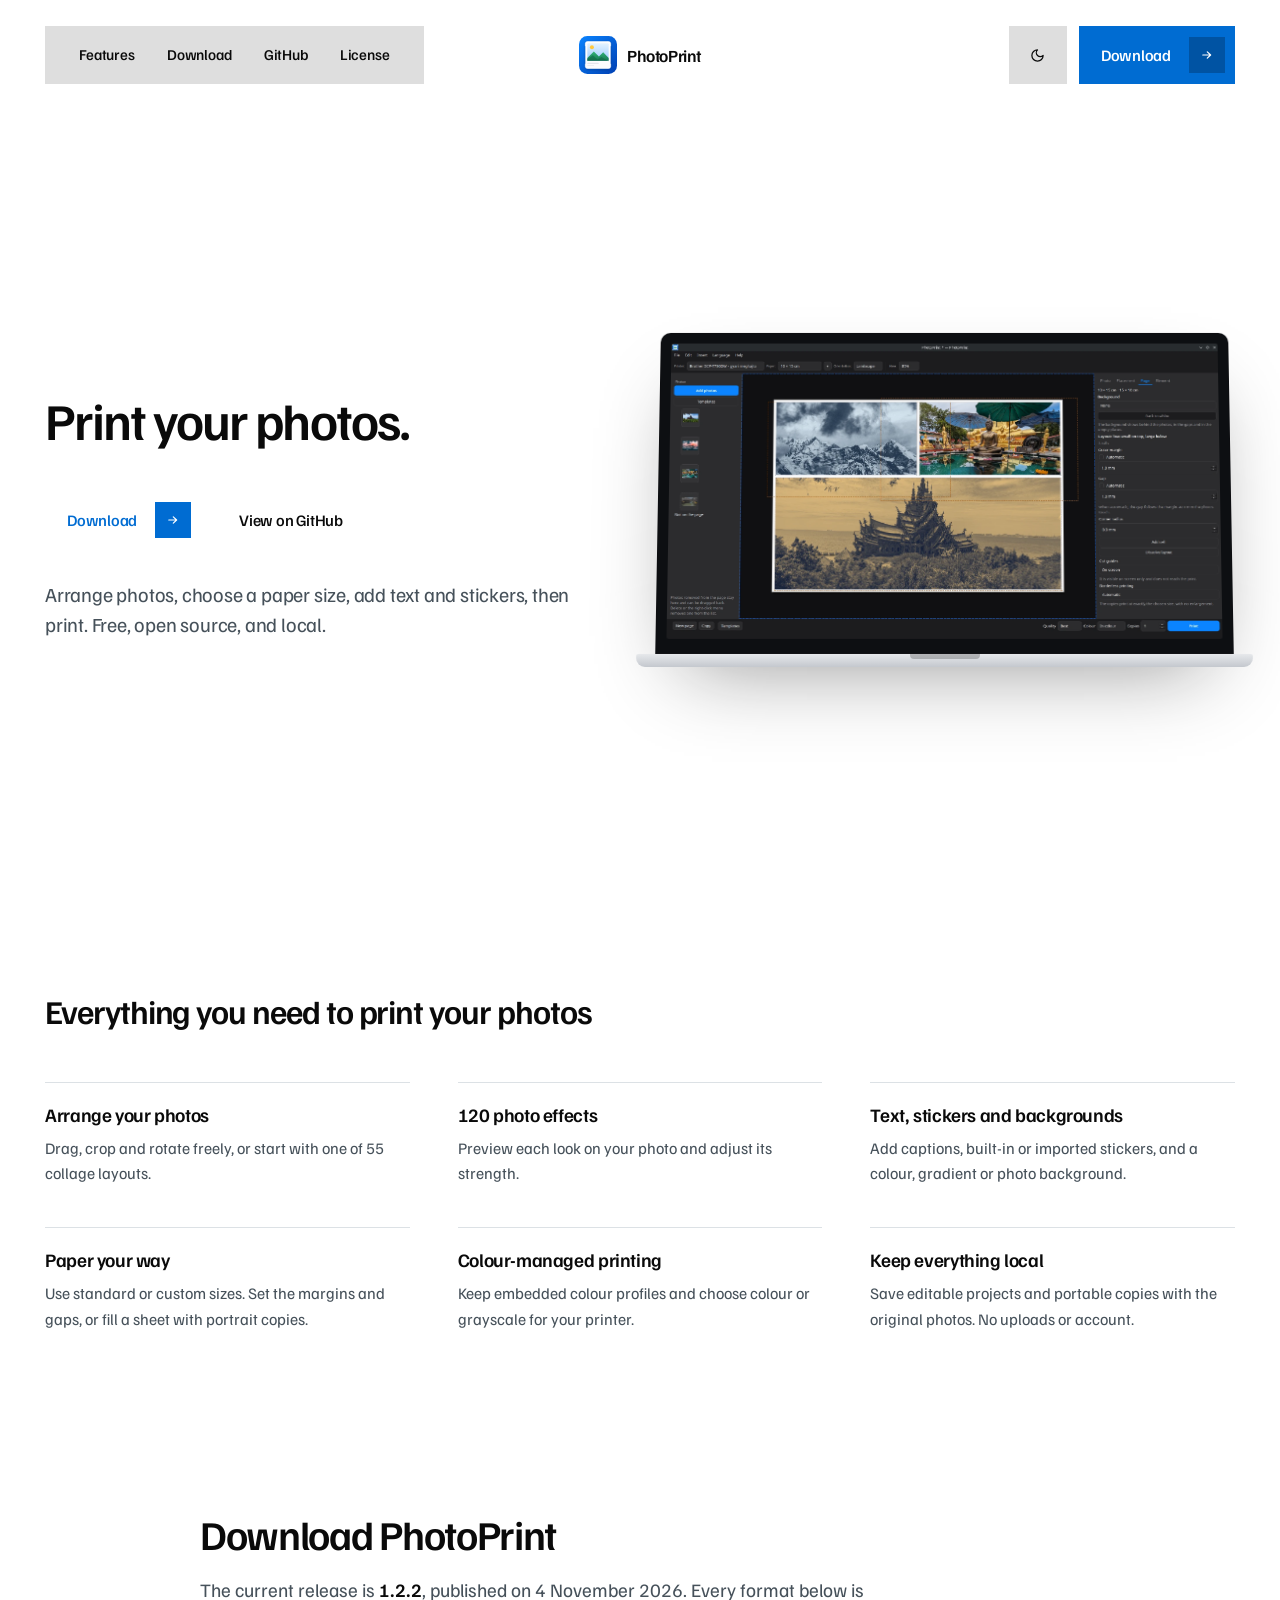
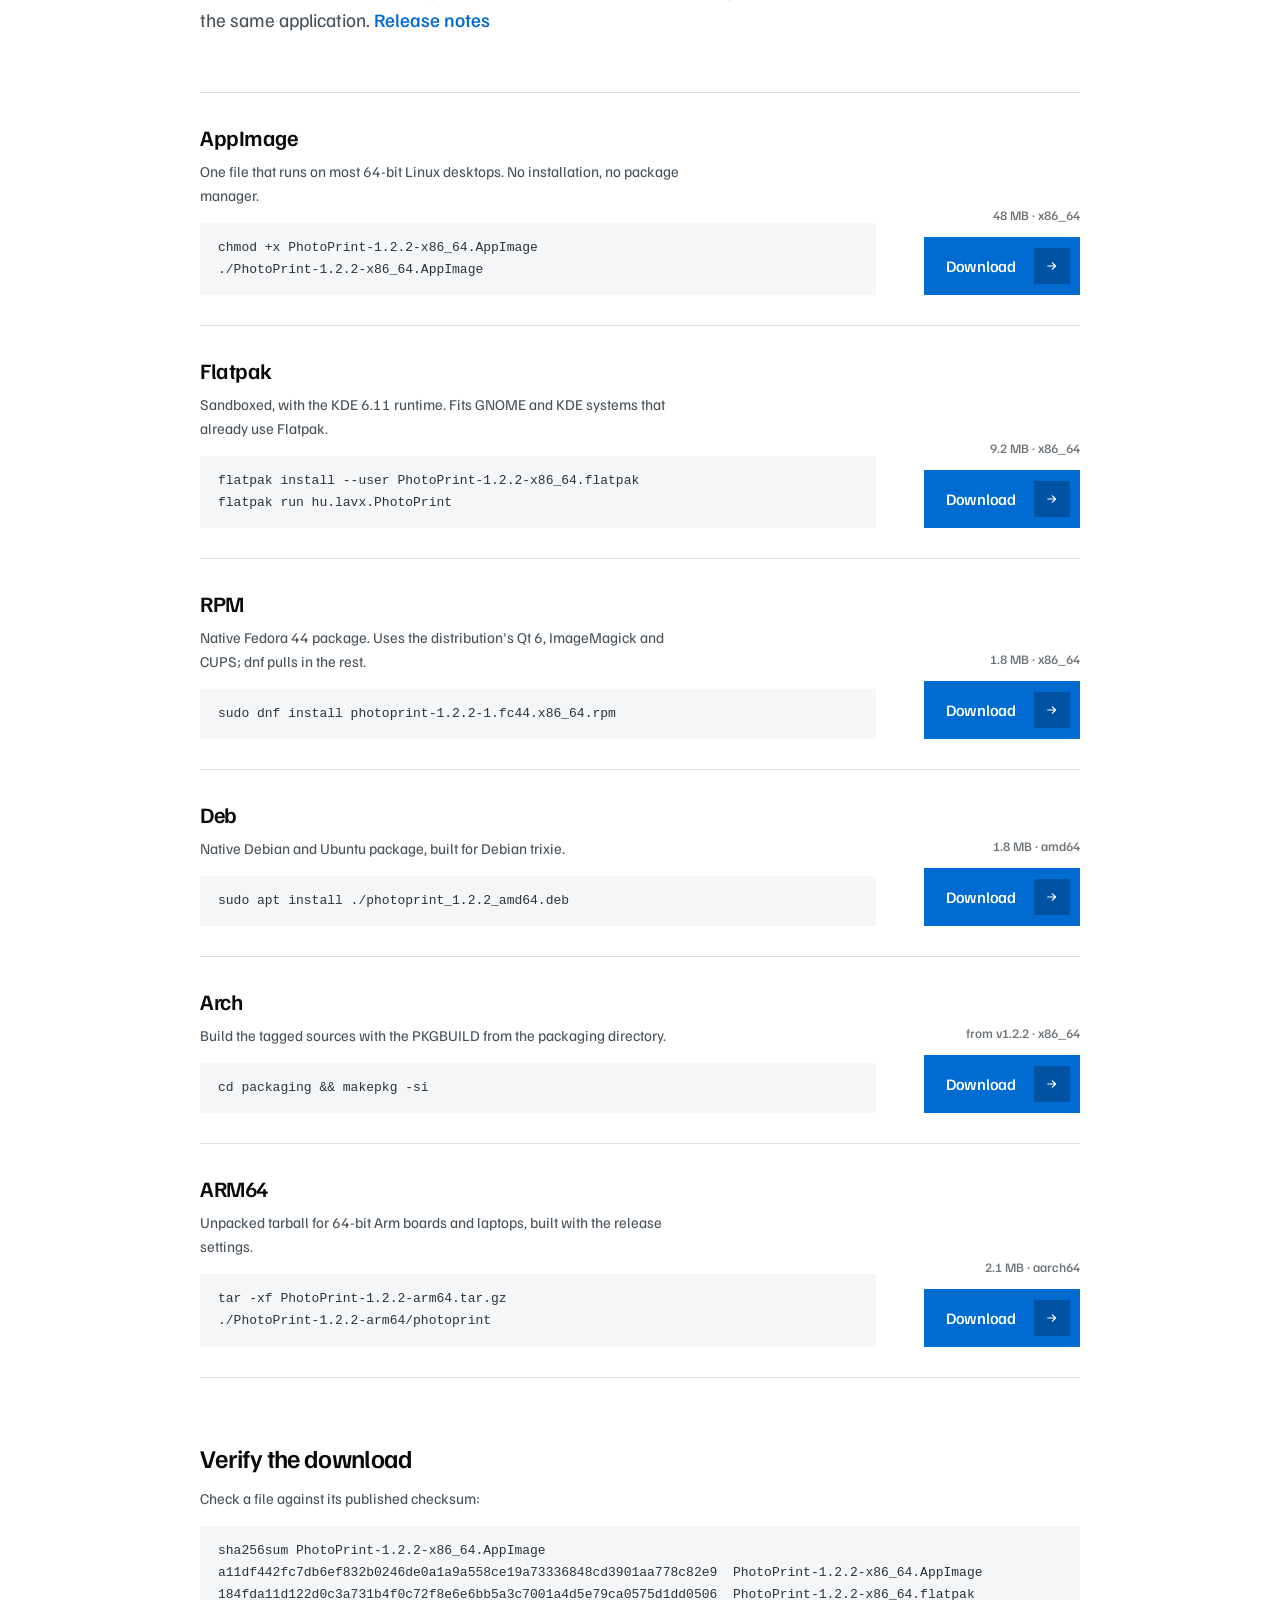
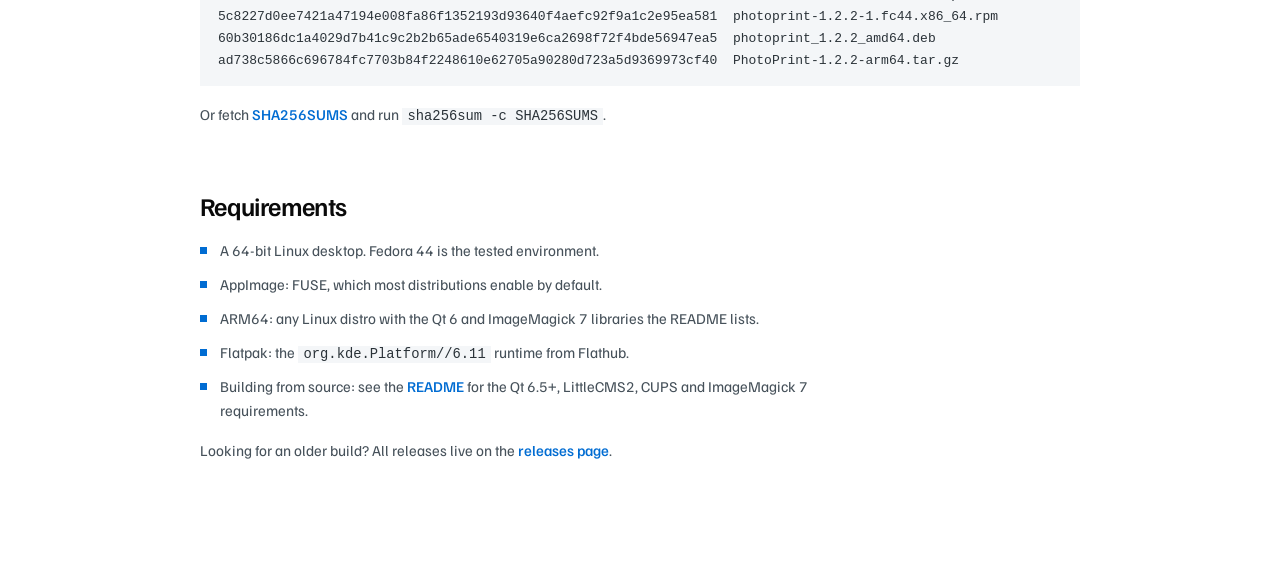
==== commit cb68a219: "Announce 1.2.2 on the site with deb, Arch and ARM64 rows The download table gains the deb and the AR" ====
--- a/website/index.html
+++ b/website/index.html
@@ -166,19 +166,19 @@
   <section class="download" id="download" aria-labelledby="download-title">
     <div class="download__inner">
       <h2 id="download-title">Download PhotoPrint</h2>
-      <p class="download__lede">The current release is <strong>1.2.1</strong>, published on 3 November 2026. Every format below is the same application. <a class="text-link" href="https://github.com/LavX/PhotoPrint/releases/tag/v1.2.1">Release notes</a></p>
+      <p class="download__lede">The current release is <strong>1.2.2</strong>, published on 4 November 2026. Every format below is the same application. <a class="text-link" href="https://github.com/LavX/PhotoPrint/releases/tag/v1.2.2">Release notes</a></p>
 
       <div class="packages">
         <section class="package">
           <div class="package__body">
             <h3>AppImage</h3>
             <p>One file that runs on most 64-bit Linux desktops. No installation, no package manager.</p>
-            <pre><code>chmod +x PhotoPrint-1.2.1-x86_64.AppImage
-./PhotoPrint-1.2.1-x86_64.AppImage</code></pre>
+            <pre><code>chmod +x PhotoPrint-1.2.2-x86_64.AppImage
+./PhotoPrint-1.2.2-x86_64.AppImage</code></pre>
           </div>
           <div class="package__side">
             <span class="package__meta">48 MB · x86_64</span>
-            <a class="btn btn--nav" href="https://github.com/LavX/PhotoPrint/releases/download/v1.2.1/PhotoPrint-1.2.1-x86_64.AppImage" aria-label="Download the AppImage">
+            <a class="btn btn--nav" href="https://github.com/LavX/PhotoPrint/releases/download/v1.2.2/PhotoPrint-1.2.2-x86_64.AppImage" aria-label="Download the AppImage">
               <span class="btn__label">Download</span>
               <span class="btn__icon"><svg viewBox="0 0 20 20" fill="none" aria-hidden="true"><path d="M4 10h10.2M10.4 5.6 15.2 10l-4.8 4.4" stroke="currentColor" stroke-width="1.7" stroke-linecap="round" stroke-linejoin="round" /></svg></span>
             </a>
@@ -189,12 +189,12 @@
           <div class="package__body">
             <h3>Flatpak</h3>
             <p>Sandboxed, with the KDE 6.11 runtime. Fits GNOME and KDE systems that already use Flatpak.</p>
-            <pre><code>flatpak install --user PhotoPrint-1.2.1-x86_64.flatpak
+            <pre><code>flatpak install --user PhotoPrint-1.2.2-x86_64.flatpak
 flatpak run hu.lavx.PhotoPrint</code></pre>
           </div>
           <div class="package__side">
             <span class="package__meta">9.2 MB · x86_64</span>
-            <a class="btn btn--nav" href="https://github.com/LavX/PhotoPrint/releases/download/v1.2.1/PhotoPrint-1.2.1-x86_64.flatpak" aria-label="Download the Flatpak bundle">
+            <a class="btn btn--nav" href="https://github.com/LavX/PhotoPrint/releases/download/v1.2.2/PhotoPrint-1.2.2-x86_64.flatpak" aria-label="Download the Flatpak bundle">
               <span class="btn__label">Download</span>
               <span class="btn__icon"><svg viewBox="0 0 20 20" fill="none" aria-hidden="true"><path d="M4 10h10.2M10.4 5.6 15.2 10l-4.8 4.4" stroke="currentColor" stroke-width="1.7" stroke-linecap="round" stroke-linejoin="round" /></svg></span>
             </a>
@@ -205,11 +205,57 @@
           <div class="package__body">
             <h3>RPM</h3>
             <p>Native Fedora 44 package. Uses the distribution's Qt 6, ImageMagick and CUPS; dnf pulls in the rest.</p>
-            <pre><code>sudo dnf install photoprint-1.2.1-1.fc44.x86_64.rpm</code></pre>
+            <pre><code>sudo dnf install photoprint-1.2.2-1.fc44.x86_64.rpm</code></pre>
           </div>
           <div class="package__side">
             <span class="package__meta">1.8 MB · x86_64</span>
-            <a class="btn btn--nav" href="https://github.com/LavX/PhotoPrint/releases/download/v1.2.1/photoprint-1.2.1-1.fc44.x86_64.rpm" aria-label="Download the RPM package">
+            <a class="btn btn--nav" href="https://github.com/LavX/PhotoPrint/releases/download/v1.2.2/photoprint-1.2.2-1.fc44.x86_64.rpm" aria-label="Download the RPM package">
+              <span class="btn__label">Download</span>
+              <span class="btn__icon"><svg viewBox="0 0 20 20" fill="none" aria-hidden="true"><path d="M4 10h10.2M10.4 5.6 15.2 10l-4.8 4.4" stroke="currentColor" stroke-width="1.7" stroke-linecap="round" stroke-linejoin="round" /></svg></span>
+            </a>
+          </div>
+        </section>
+
+        <section class="package">
+          <div class="package__body">
+            <h3>Deb</h3>
+            <p>Native Debian and Ubuntu package, built for Debian trixie.</p>
+            <pre><code>sudo apt install ./photoprint_1.2.2_amd64.deb</code></pre>
+          </div>
+          <div class="package__side">
+            <span class="package__meta">1.8 MB · amd64</span>
+            <a class="btn btn--nav" href="https://github.com/LavX/PhotoPrint/releases/download/v1.2.2/photoprint_1.2.2_amd64.deb" aria-label="Download the deb package">
+              <span class="btn__label">Download</span>
+              <span class="btn__icon"><svg viewBox="0 0 20 20" fill="none" aria-hidden="true"><path d="M4 10h10.2M10.4 5.6 15.2 10l-4.8 4.4" stroke="currentColor" stroke-width="1.7" stroke-linecap="round" stroke-linejoin="round" /></svg></span>
+            </a>
+          </div>
+        </section>
+
+        <section class="package">
+          <div class="package__body">
+            <h3>Arch</h3>
+            <p>Build the tagged sources with the PKGBUILD from the packaging directory.</p>
+            <pre><code>cd packaging &amp;&amp; makepkg -si</code></pre>
+          </div>
+          <div class="package__side">
+            <span class="package__meta">from v1.2.2 · x86_64</span>
+            <a class="btn btn--nav" href="https://github.com/LavX/PhotoPrint/blob/master/packaging/PKGBUILD" aria-label="View the PKGBUILD">
+              <span class="btn__label">Download</span>
+              <span class="btn__icon"><svg viewBox="0 0 20 20" fill="none" aria-hidden="true"><path d="M4 10h10.2M10.4 5.6 15.2 10l-4.8 4.4" stroke="currentColor" stroke-width="1.7" stroke-linecap="round" stroke-linejoin="round" /></svg></span>
+            </a>
+          </div>
+        </section>
+
+        <section class="package">
+          <div class="package__body">
+            <h3>ARM64</h3>
+            <p>Unpacked tarball for 64-bit Arm boards and laptops, built with the release settings.</p>
+            <pre><code>tar -xf PhotoPrint-1.2.2-arm64.tar.gz
+./PhotoPrint-1.2.2-arm64/photoprint</code></pre>
+          </div>
+          <div class="package__side">
+            <span class="package__meta">2.1 MB · aarch64</span>
+            <a class="btn btn--nav" href="https://github.com/LavX/PhotoPrint/releases/download/v1.2.2/PhotoPrint-1.2.2-arm64.tar.gz" aria-label="Download the ARM64 tarball">
               <span class="btn__label">Download</span>
               <span class="btn__icon"><svg viewBox="0 0 20 20" fill="none" aria-hidden="true"><path d="M4 10h10.2M10.4 5.6 15.2 10l-4.8 4.4" stroke="currentColor" stroke-width="1.7" stroke-linecap="round" stroke-linejoin="round" /></svg></span>
             </a>
@@ -220,11 +266,13 @@
       <section class="download__section">
         <h3>Verify the download</h3>
         <p>Check a file against its published checksum:</p>
-        <pre><code>sha256sum PhotoPrint-1.2.1-x86_64.AppImage
-374b8388731a0dc39f7c642dc0c4c42aa8684748755794c94fb84fb170eb7bbe  PhotoPrint-1.2.1-x86_64.AppImage
-d19c9d05f1f0bda054a5815b39559bb6b967bb219c4a0dbf207081cff10e6ab4  photoprint-1.2.1-1.fc44.x86_64.rpm
-8e750259dad5c8d4b5d652f5002ef11b706812d17b4d9d095af566549ea64250  PhotoPrint-1.2.1-x86_64.flatpak</code></pre>
-        <p class="download__note">Or fetch <a class="text-link" href="https://github.com/LavX/PhotoPrint/releases/download/v1.2.1/SHA256SUMS">SHA256SUMS</a> and run <code>sha256sum -c SHA256SUMS</code>.</p>
+        <pre><code>sha256sum PhotoPrint-1.2.2-x86_64.AppImage
+a11df442fc7db6ef832b0246de0a1a9a558ce19a73336848cd3901aa778c82e9  PhotoPrint-1.2.2-x86_64.AppImage
+184fda11d122d0c3a731b4f0c72f8e6e6bb5a3c7001a4d5e79ca0575d1dd0506  PhotoPrint-1.2.2-x86_64.flatpak
+5c8227d0ee7421a47194e008fa86f1352193d93640f4aefc92f9a1c2e95ea581  photoprint-1.2.2-1.fc44.x86_64.rpm
+60b30186dc1a4029d7b41c9c2b2b65ade6540319e6ca2698f72f4bde56947ea5  photoprint_1.2.2_amd64.deb
+ad738c5866c696784fc7703b84f2248610e62705a90280d723a5d9369973cf40  PhotoPrint-1.2.2-arm64.tar.gz</code></pre>
+        <p class="download__note">Or fetch <a class="text-link" href="https://github.com/LavX/PhotoPrint/releases/download/v1.2.2/SHA256SUMS">SHA256SUMS</a> and run <code>sha256sum -c SHA256SUMS</code>.</p>
       </section>
 
       <section class="download__section">
@@ -232,6 +280,7 @@
         <ul class="requirements">
           <li>A 64-bit Linux desktop. Fedora 44 is the tested environment.</li>
           <li>AppImage: FUSE, which most distributions enable by default.</li>
+          <li>ARM64: any Linux distro with the Qt 6 and ImageMagick 7 libraries the README lists.</li>
           <li>Flatpak: the <code>org.kde.Platform//6.11</code> runtime from Flathub.</li>
           <li>Building from source: see the <a class="text-link" href="https://github.com/LavX/PhotoPrint#readme">README</a> for the Qt 6.5+, LittleCMS2, CUPS and ImageMagick 7 requirements.</li>
         </ul>
--- a/website/styles.css
+++ b/website/styles.css
@@ -557,7 +557,7 @@
 
 @media (prefers-reduced-motion: reduce) {
   *, *::before, *::after { animation: none !important; transition: none !important; }
-  .nav__links a, .logo polygon, .nav__burger, .lede__rise {
+  .nav__links a, .logo__mark, .nav__burger, .lede__rise {
     opacity: 1;
     transform: none;
   }
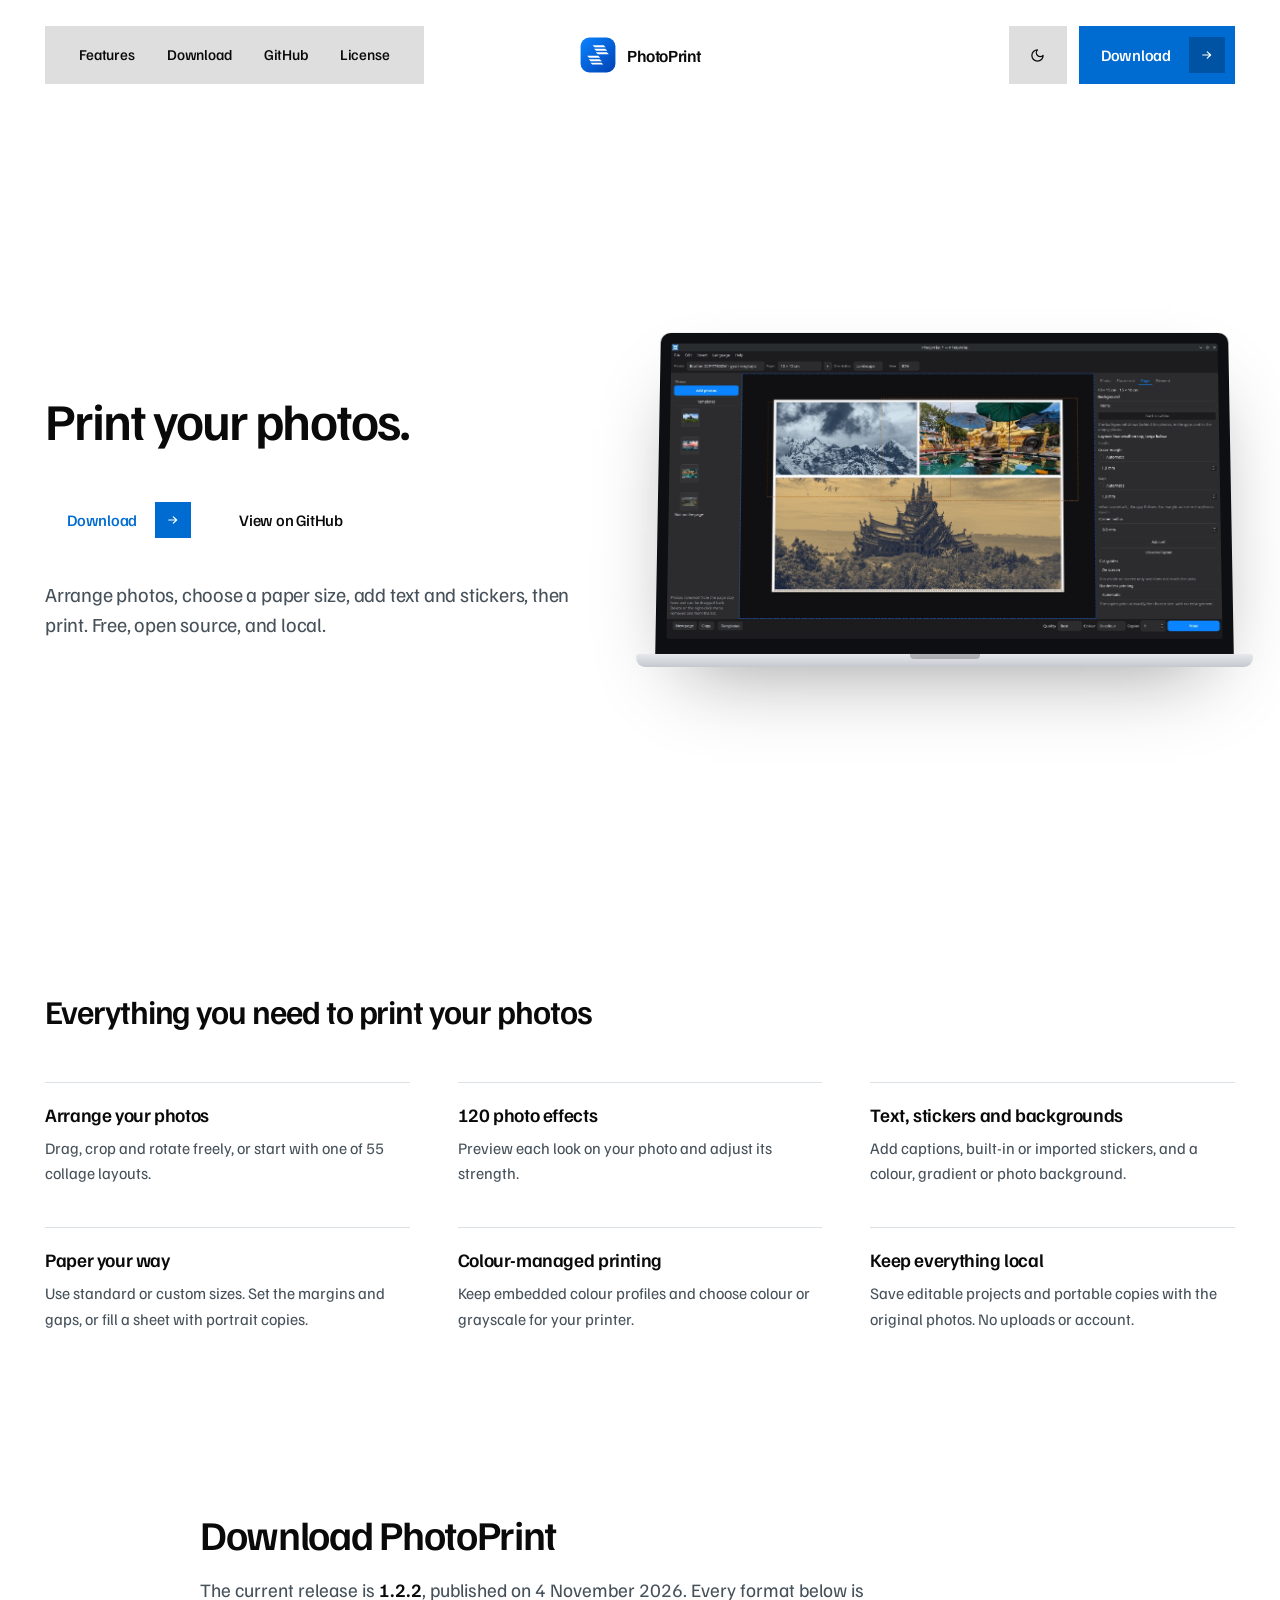
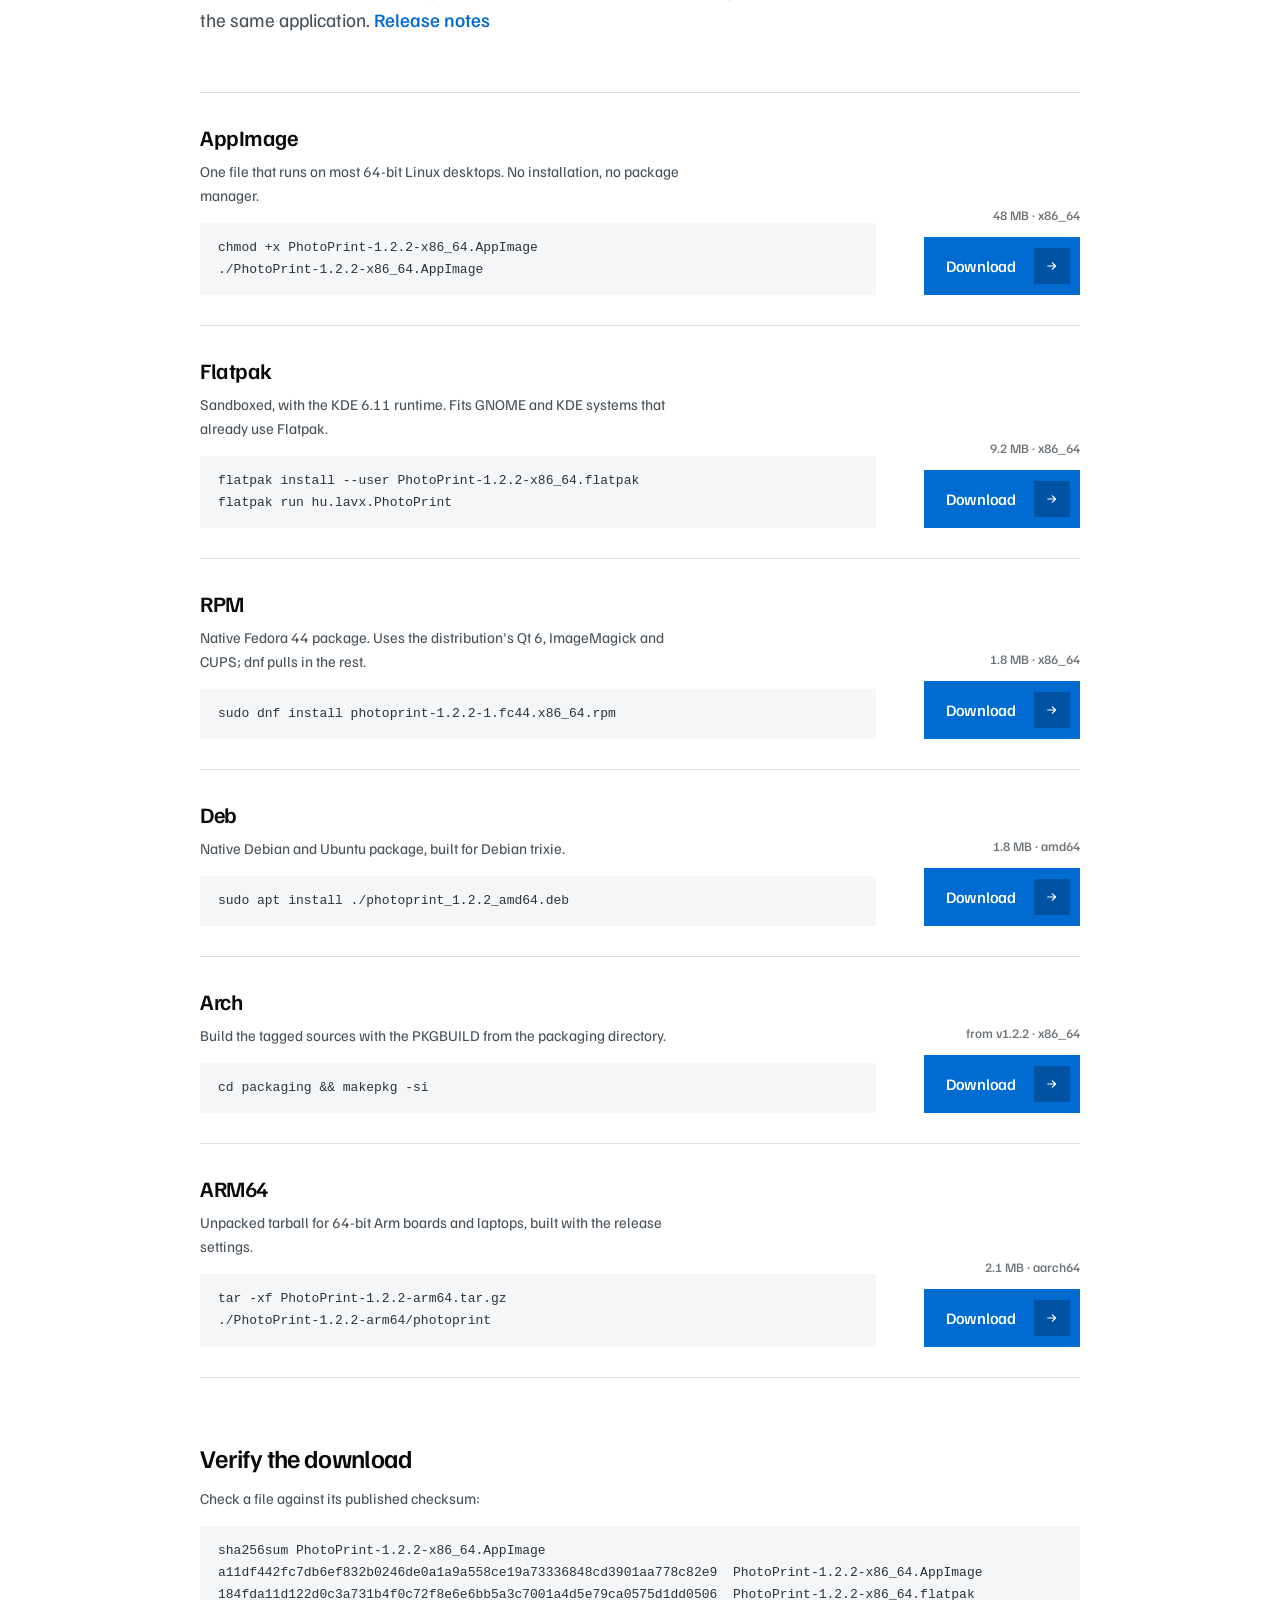
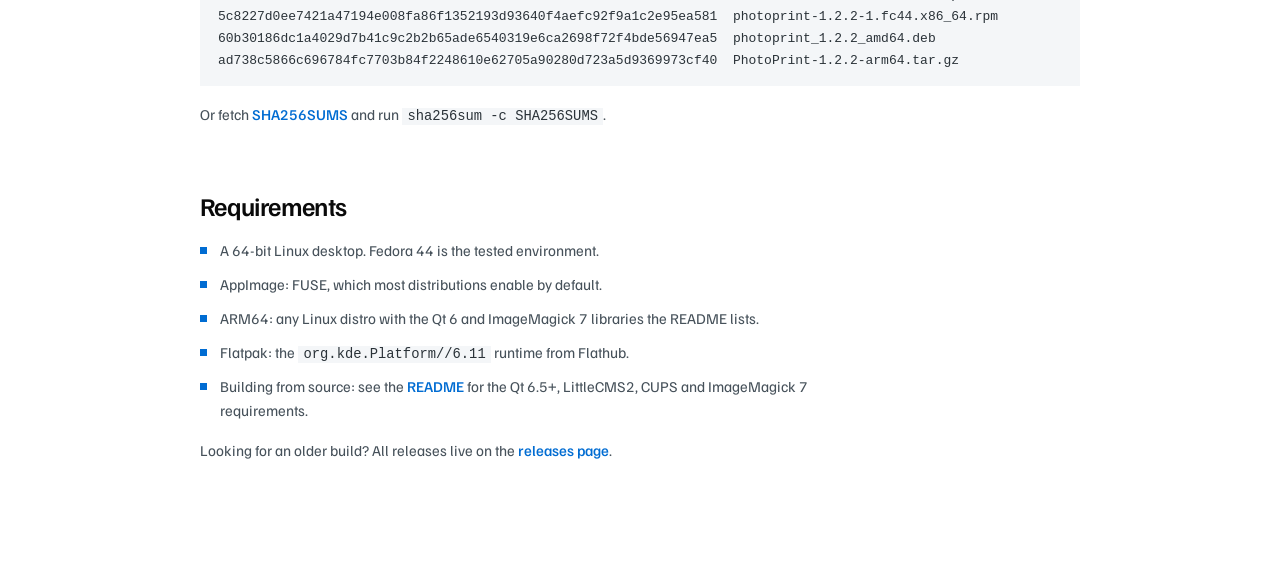
==== commit e157536e: "Restore the striped header mark on the site The mark the site has always shown is the brand; the pre" ====
--- a/website/index.html
+++ b/website/index.html
@@ -38,43 +38,21 @@
         <a href="https://github.com/LavX/PhotoPrint/blob/master/LICENSE" style="--d: 0.2s">License</a>
       </nav>
       <a class="logo" href="./" aria-label="PhotoPrint home">
-        <svg class="logo__mark" aria-hidden="true" xmlns="http://www.w3.org/2000/svg" width="512" height="512" viewBox="0 0 512 512">
+        <svg class="logo__mark" viewBox="0 0 48 48" aria-hidden="true">
           <defs>
             <linearGradient id="ppTile" x1="0" y1="0" x2="1" y2="1">
-              <stop offset="0" stop-color="#0a84ff"/>
-              <stop offset="1" stop-color="#0040b3"/>
+              <stop offset="0" stop-color="#0a84ff" />
+              <stop offset="1" stop-color="#0040b3" />
             </linearGradient>
-            <linearGradient id="ppSky" x1="0" y1="0" x2="0" y2="1">
-              <stop offset="0" stop-color="#e5f4ff"/>
-              <stop offset="1" stop-color="#9ccbff"/>
-            </linearGradient>
-            <linearGradient id="ppHill" x1="0" y1="0" x2="0" y2="1">
-              <stop offset="0" stop-color="#35b57a"/>
-              <stop offset="1" stop-color="#157a52"/>
-            </linearGradient>
-            <filter id="ppShadow" x="-25%" y="-25%" width="150%" height="150%">
-              <feDropShadow dx="0" dy="10" stdDeviation="12" flood-color="#001a33" flood-opacity="0.30"/>
-            </filter>
           </defs>
-
-          <rect width="512" height="512" rx="112" fill="url(#ppTile)"/>
-
-          <g filter="url(#ppShadow)">
-            <rect x="86" y="70" width="340" height="372" rx="30" fill="#fdfdfd"/>
-            <rect x="112" y="96" width="288" height="236" rx="14" fill="url(#ppSky)"/>
-            <circle cx="174" cy="152" r="27" fill="#ffc83d"/>
-            <path d="M112 296 L200 208 L268 276 L326 218 L400 296 L400 332 L112 332 Z" fill="url(#ppHill)"/>
-            <path d="M112 318 L186 258 L248 318 L302 284 L400 340 L400 332 L112 332 Z"
-                  fill="#0f6647" opacity="0.55"/>
-            <rect x="112" y="360" width="154" height="18" rx="9" fill="#e6e6eb"/>
-            <rect x="112" y="390" width="92" height="14" rx="7" fill="#efeff3"/>
-          </g>
-
-          <g fill="none" stroke="#ffffff" stroke-width="10" stroke-linecap="round" opacity="0.95">
-            <path d="M86 132 V100 a14 14 0 0 1 14-14 h32"/>
-            <path d="M426 132 V100 a14 14 0 0 0-14-14 h-32"/>
-            <path d="M86 380 v32 a14 14 0 0 0 14 14 h32"/>
-            <path d="M426 380 v32 a14 14 0 0 1-14 14 h-32"/>
+          <rect x="2" y="2" width="44" height="44" rx="11" fill="url(#ppTile)" />
+          <g transform="translate(7.75 11.8) scale(0.78)" fill="#ffffff">
+            <polygon points="12,0 30,0 33.2,3.2 15.2,3.2" />
+            <polygon points="14.6,5.6 32.6,5.6 35.8,8.8 17.8,8.8" />
+            <polygon points="17.2,11.2 35.2,11.2 38.4,14.4 20.4,14.4" />
+            <polygon points="3.2,16.8 21.2,16.8 24.4,20 6.4,20" />
+            <polygon points="5.8,22.4 23.8,22.4 27,25.6 9,25.6" />
+            <polygon points="8.4,28 26.4,28 29.6,31.2 11.6,31.2" />
           </g>
         </svg>
         <span class="logo__word">PhotoPrint</span>
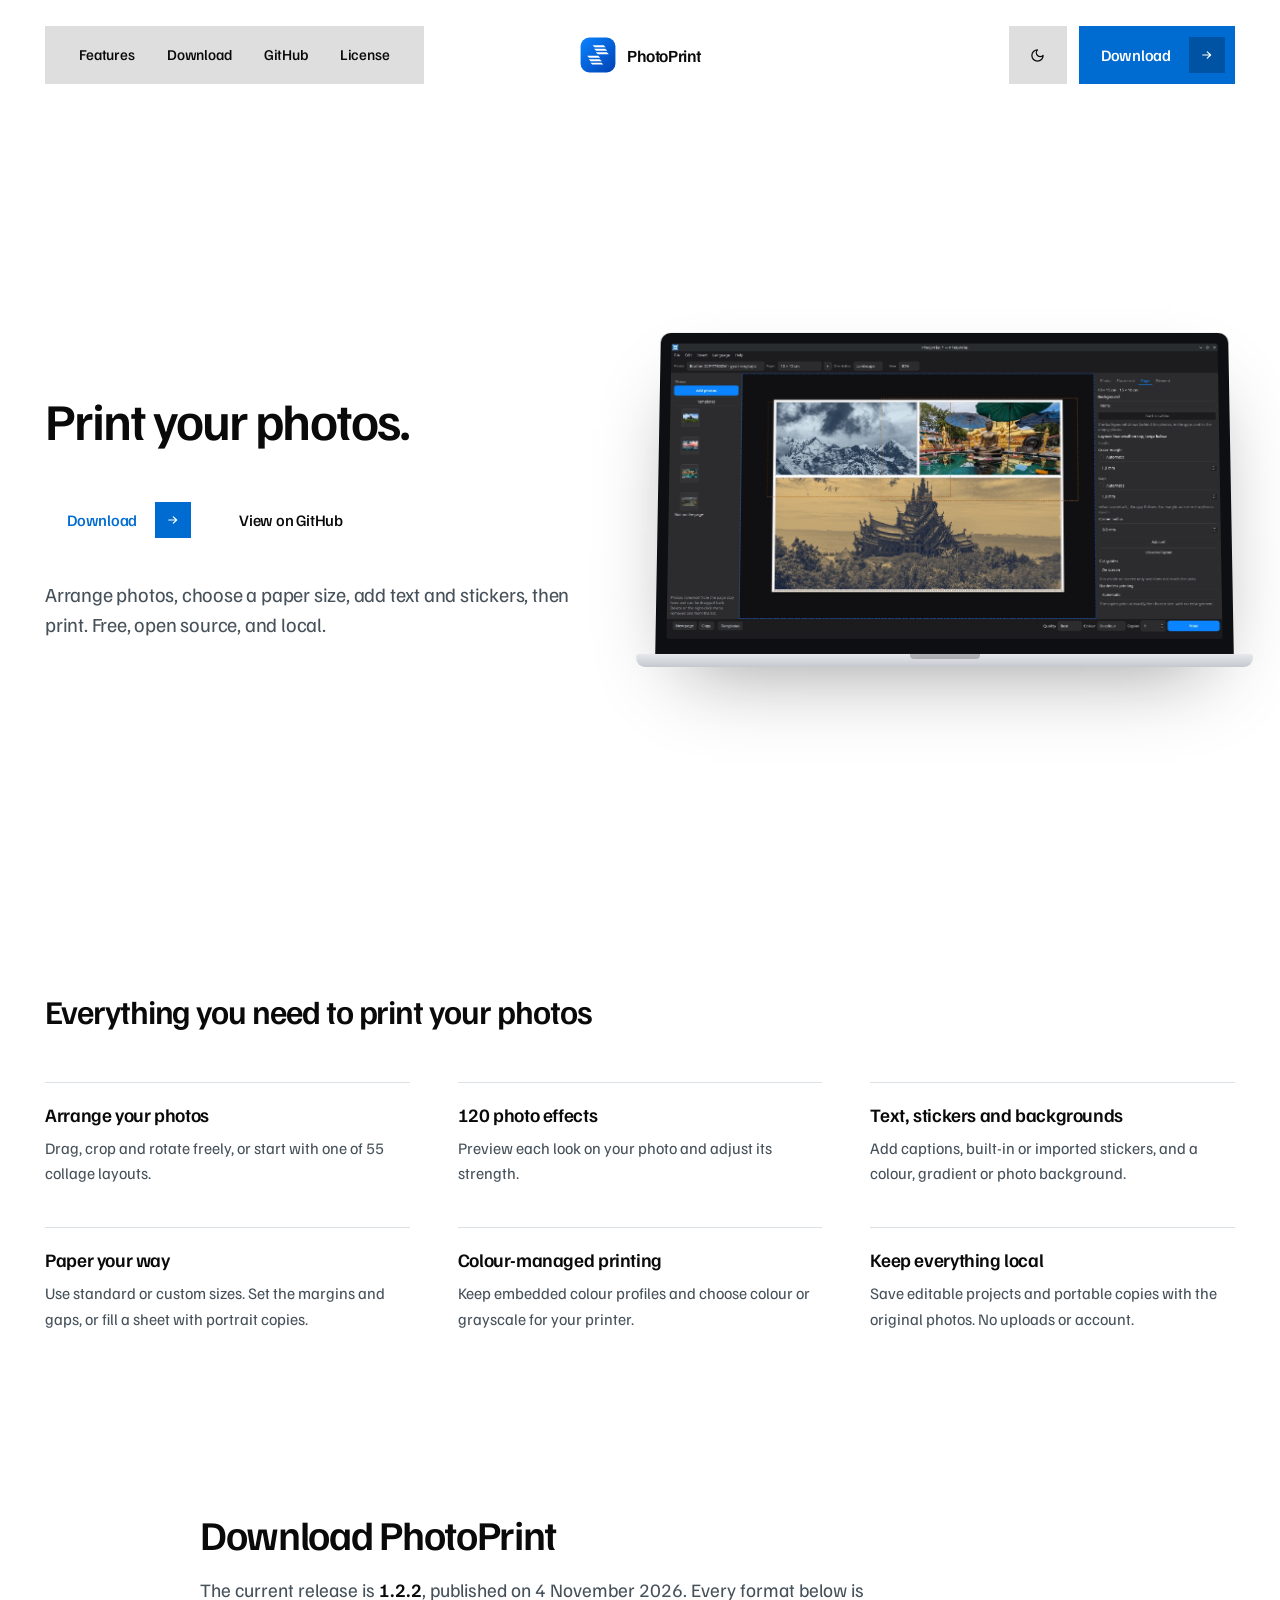
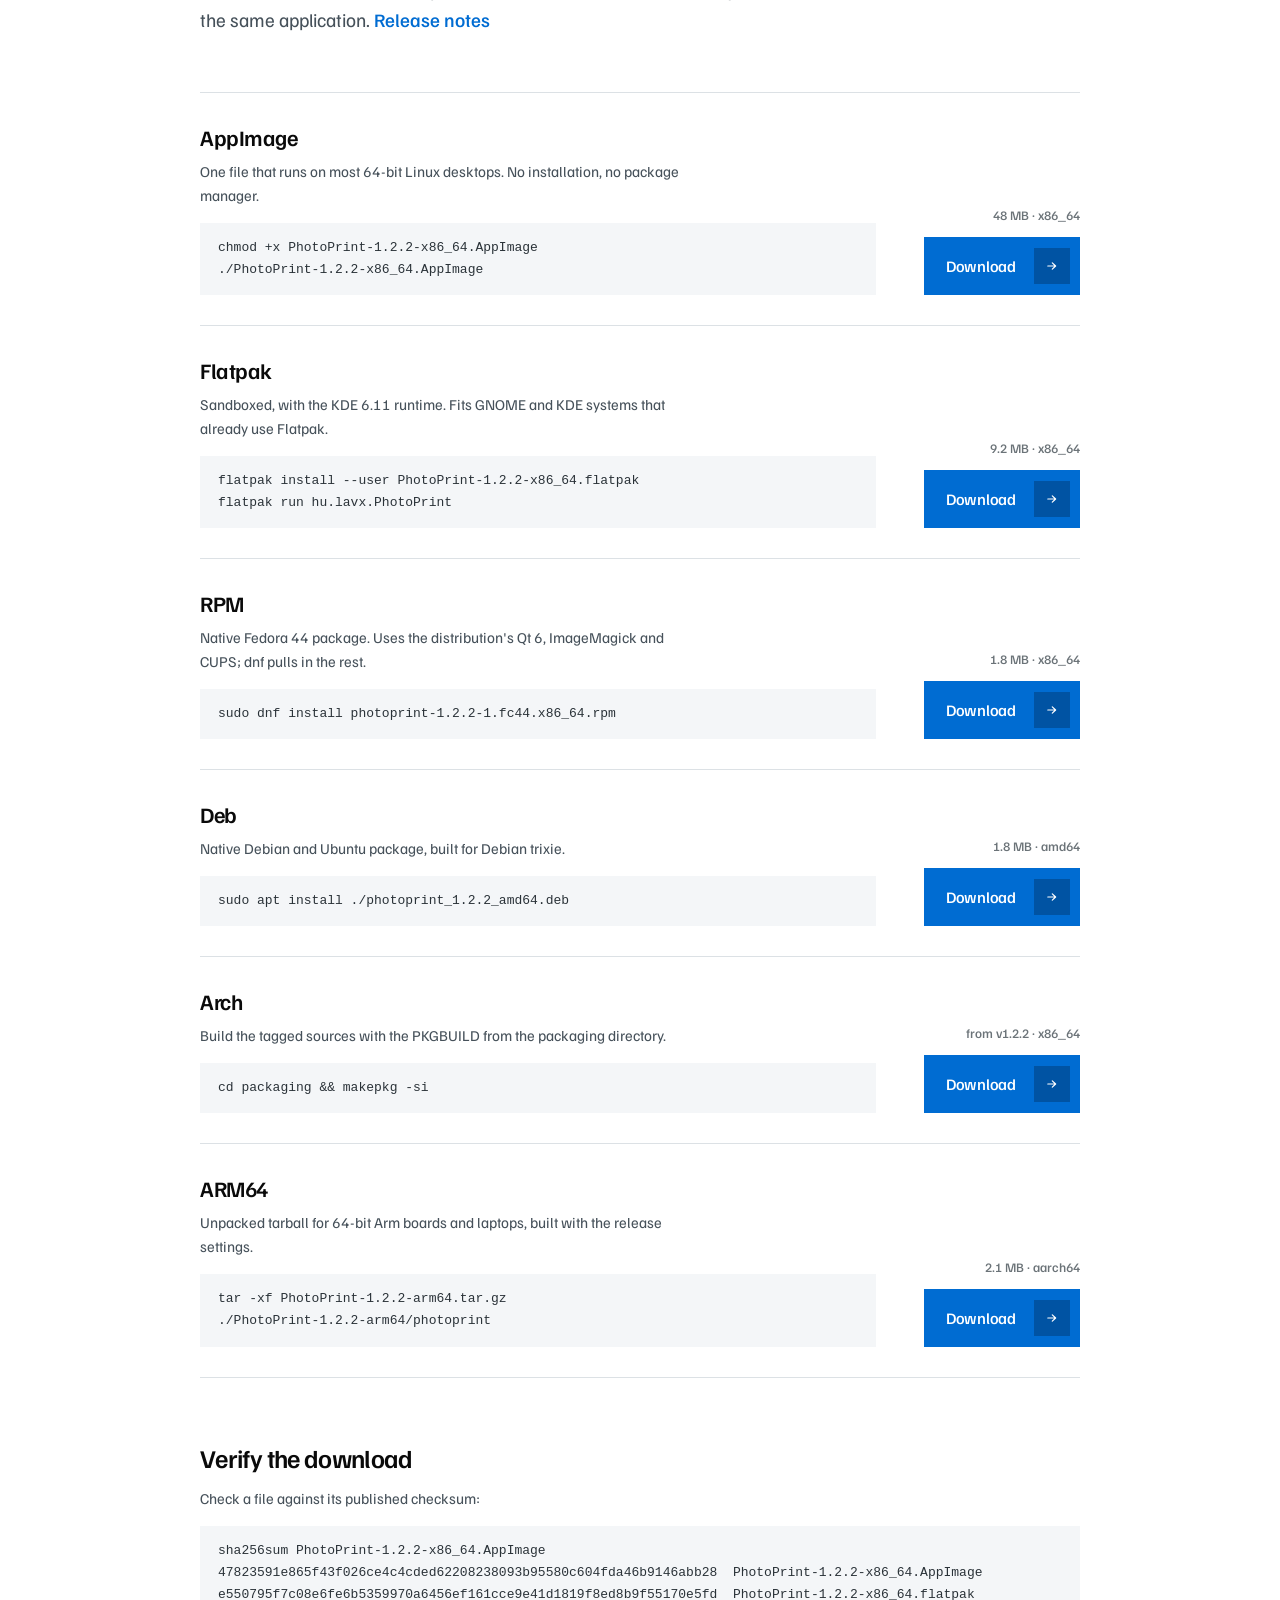
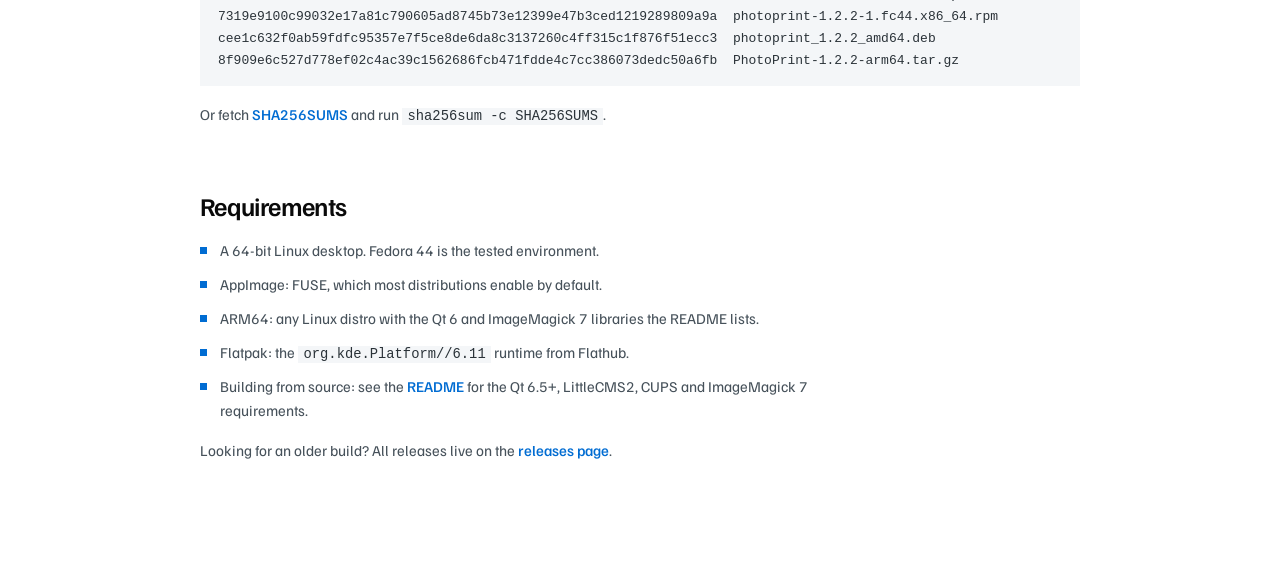
==== commit 03a71ffd: "Publish the rebuilt 1.2.2 checksums on the site All five artifacts were rebuilt with the striped mar" ====
--- a/website/index.html
+++ b/website/index.html
@@ -245,11 +245,11 @@
         <h3>Verify the download</h3>
         <p>Check a file against its published checksum:</p>
         <pre><code>sha256sum PhotoPrint-1.2.2-x86_64.AppImage
-a11df442fc7db6ef832b0246de0a1a9a558ce19a73336848cd3901aa778c82e9  PhotoPrint-1.2.2-x86_64.AppImage
-184fda11d122d0c3a731b4f0c72f8e6e6bb5a3c7001a4d5e79ca0575d1dd0506  PhotoPrint-1.2.2-x86_64.flatpak
-5c8227d0ee7421a47194e008fa86f1352193d93640f4aefc92f9a1c2e95ea581  photoprint-1.2.2-1.fc44.x86_64.rpm
-60b30186dc1a4029d7b41c9c2b2b65ade6540319e6ca2698f72f4bde56947ea5  photoprint_1.2.2_amd64.deb
-ad738c5866c696784fc7703b84f2248610e62705a90280d723a5d9369973cf40  PhotoPrint-1.2.2-arm64.tar.gz</code></pre>
+47823591e865f43f026ce4c4cded62208238093b95580c604fda46b9146abb28  PhotoPrint-1.2.2-x86_64.AppImage
+e550795f7c08e6fe6b5359970a6456ef161cce9e41d1819f8ed8b9f55170e5fd  PhotoPrint-1.2.2-x86_64.flatpak
+7319e9100c99032e17a81c790605ad8745b73e12399e47b3ced1219289809a9a  photoprint-1.2.2-1.fc44.x86_64.rpm
+cee1c632f0ab59fdfc95357e7f5ce8de6da8c3137260c4ff315c1f876f51ecc3  photoprint_1.2.2_amd64.deb
+8f909e6c527d778ef02c4ac39c1562686fcb471fdde4c7cc386073dedc50a6fb  PhotoPrint-1.2.2-arm64.tar.gz</code></pre>
         <p class="download__note">Or fetch <a class="text-link" href="https://github.com/LavX/PhotoPrint/releases/download/v1.2.2/SHA256SUMS">SHA256SUMS</a> and run <code>sha256sum -c SHA256SUMS</code>.</p>
       </section>
 
--- a/website/styles.css
+++ b/website/styles.css
@@ -186,7 +186,7 @@
   gap: 10px;
   color: var(--text);
 }
-.logo__mark { display: block; width: clamp(30px, 3.2vw, 38px); height: auto; animation: mark-in 0.5s var(--ease) backwards; }
+.logo__mark { display: block; width: clamp(30px, 3.2vw, 38px); height: auto; }
 .logo__word {
   font-size: clamp(15px, 1.5vw, 17px);
   font-weight: 600;
@@ -194,6 +194,17 @@
   line-height: 1;
   white-space: nowrap;
 }
+.logo polygon {
+  transform-box: fill-box;
+  transform-origin: left center;
+  animation: mark-in 0.5s var(--ease) backwards;
+}
+.logo polygon:nth-child(1) { animation-delay: 0.04s; }
+.logo polygon:nth-child(2) { animation-delay: 0.09s; }
+.logo polygon:nth-child(3) { animation-delay: 0.14s; }
+.logo polygon:nth-child(4) { animation-delay: 0.19s; }
+.logo polygon:nth-child(5) { animation-delay: 0.24s; }
+.logo polygon:nth-child(6) { animation-delay: 0.29s; }
 .nav__actions .btn--nav { animation: wipe-right 0.65s var(--ease) 0.16s backwards; }
 
 .theme-toggle {
@@ -557,7 +568,7 @@
 
 @media (prefers-reduced-motion: reduce) {
   *, *::before, *::after { animation: none !important; transition: none !important; }
-  .nav__links a, .logo__mark, .nav__burger, .lede__rise {
+  .nav__links a, .logo polygon, .nav__burger, .lede__rise {
     opacity: 1;
     transform: none;
   }
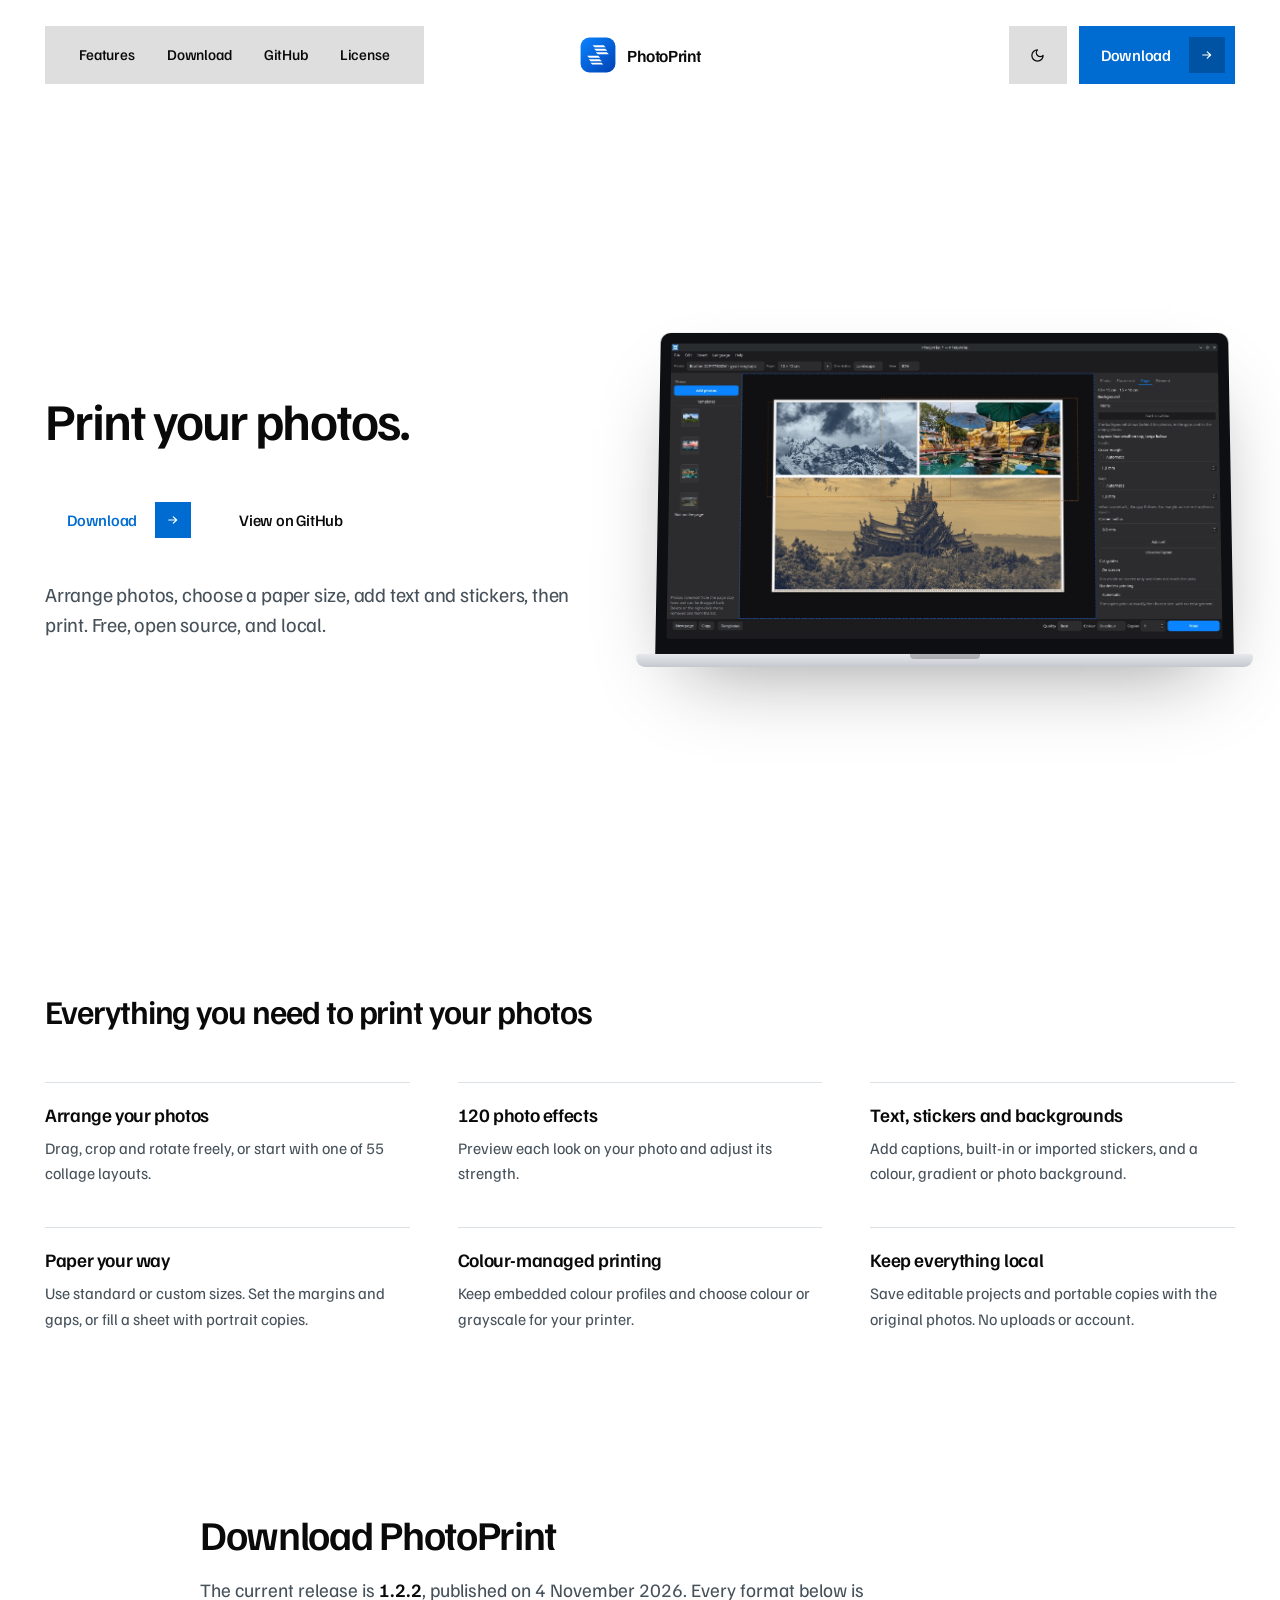
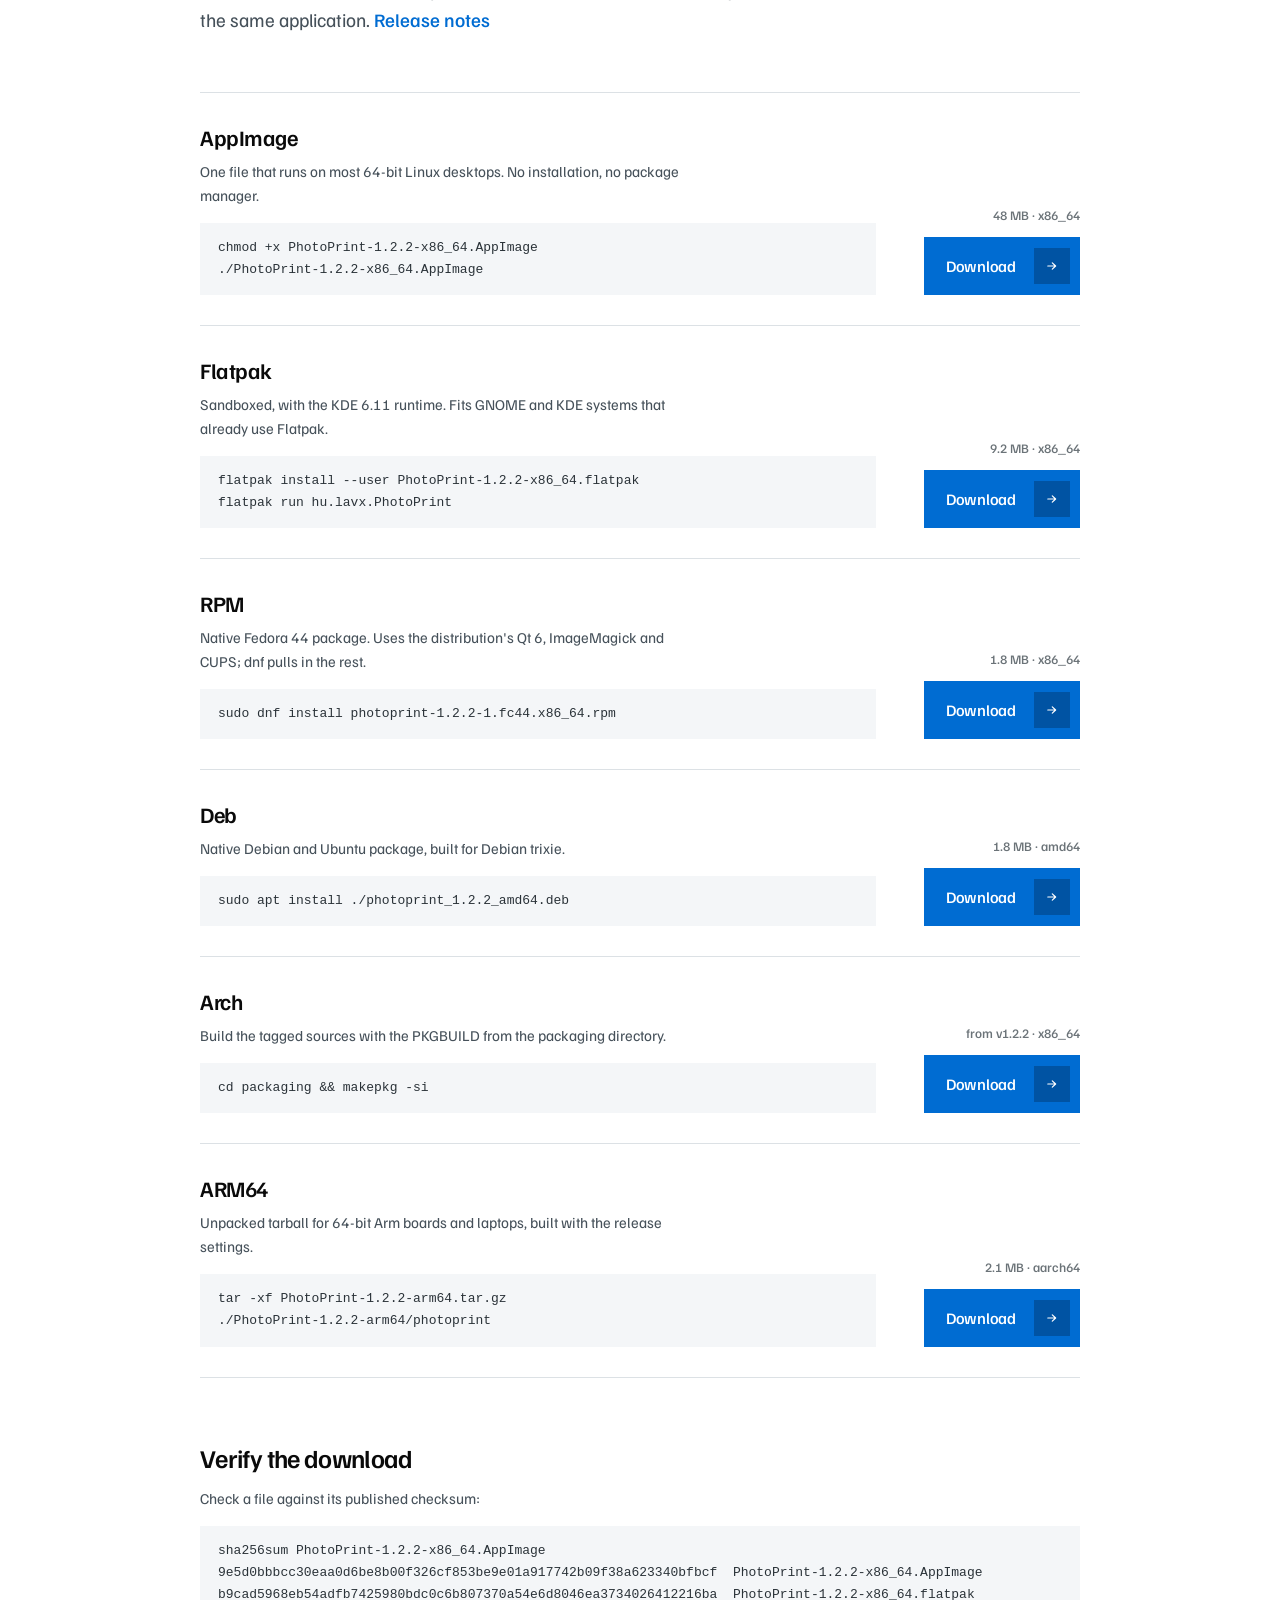
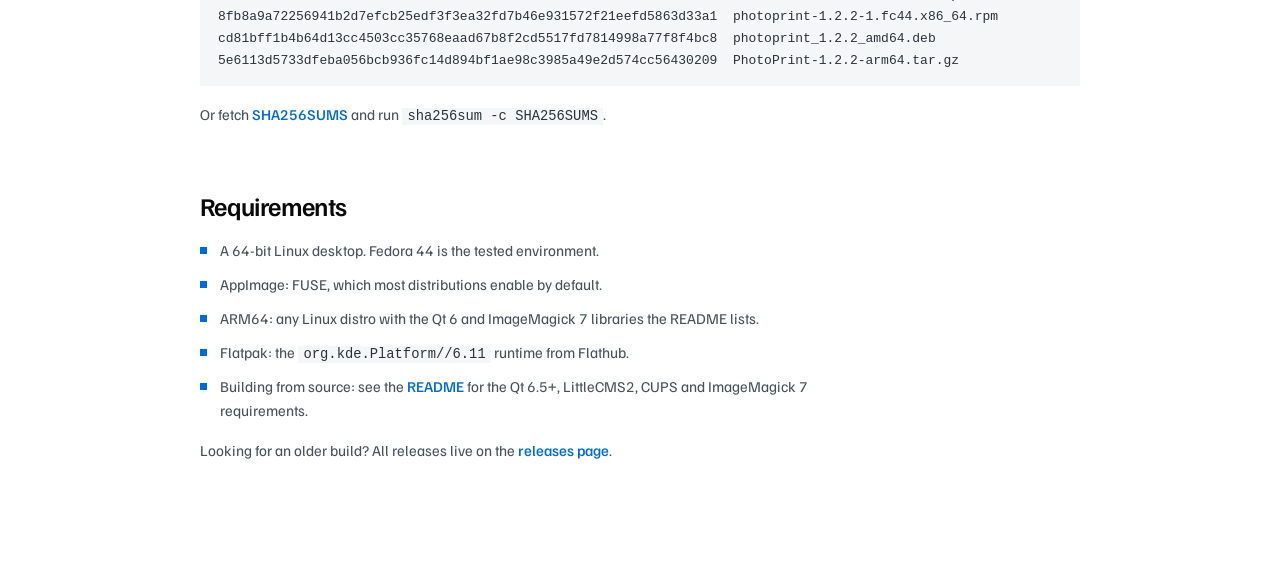
==== commit a7502218: "Republish the 1.2.2 checksums after the alpha-aware icon rebuild The white-corner raster fix changed" ====
--- a/website/index.html
+++ b/website/index.html
@@ -245,11 +245,11 @@
         <h3>Verify the download</h3>
         <p>Check a file against its published checksum:</p>
         <pre><code>sha256sum PhotoPrint-1.2.2-x86_64.AppImage
-47823591e865f43f026ce4c4cded62208238093b95580c604fda46b9146abb28  PhotoPrint-1.2.2-x86_64.AppImage
-e550795f7c08e6fe6b5359970a6456ef161cce9e41d1819f8ed8b9f55170e5fd  PhotoPrint-1.2.2-x86_64.flatpak
-7319e9100c99032e17a81c790605ad8745b73e12399e47b3ced1219289809a9a  photoprint-1.2.2-1.fc44.x86_64.rpm
-cee1c632f0ab59fdfc95357e7f5ce8de6da8c3137260c4ff315c1f876f51ecc3  photoprint_1.2.2_amd64.deb
-8f909e6c527d778ef02c4ac39c1562686fcb471fdde4c7cc386073dedc50a6fb  PhotoPrint-1.2.2-arm64.tar.gz</code></pre>
+9e5d0bbbcc30eaa0d6be8b00f326cf853be9e01a917742b09f38a623340bfbcf  PhotoPrint-1.2.2-x86_64.AppImage
+b9cad5968eb54adfb7425980bdc0c6b807370a54e6d8046ea3734026412216ba  PhotoPrint-1.2.2-x86_64.flatpak
+8fb8a9a72256941b2d7efcb25edf3f3ea32fd7b46e931572f21eefd5863d33a1  photoprint-1.2.2-1.fc44.x86_64.rpm
+cd81bff1b4b64d13cc4503cc35768eaad67b8f2cd5517fd7814998a77f8f4bc8  photoprint_1.2.2_amd64.deb
+5e6113d5733dfeba056bcb936fc14d894bf1ae98c3985a49e2d574cc56430209  PhotoPrint-1.2.2-arm64.tar.gz</code></pre>
         <p class="download__note">Or fetch <a class="text-link" href="https://github.com/LavX/PhotoPrint/releases/download/v1.2.2/SHA256SUMS">SHA256SUMS</a> and run <code>sha256sum -c SHA256SUMS</code>.</p>
       </section>
 
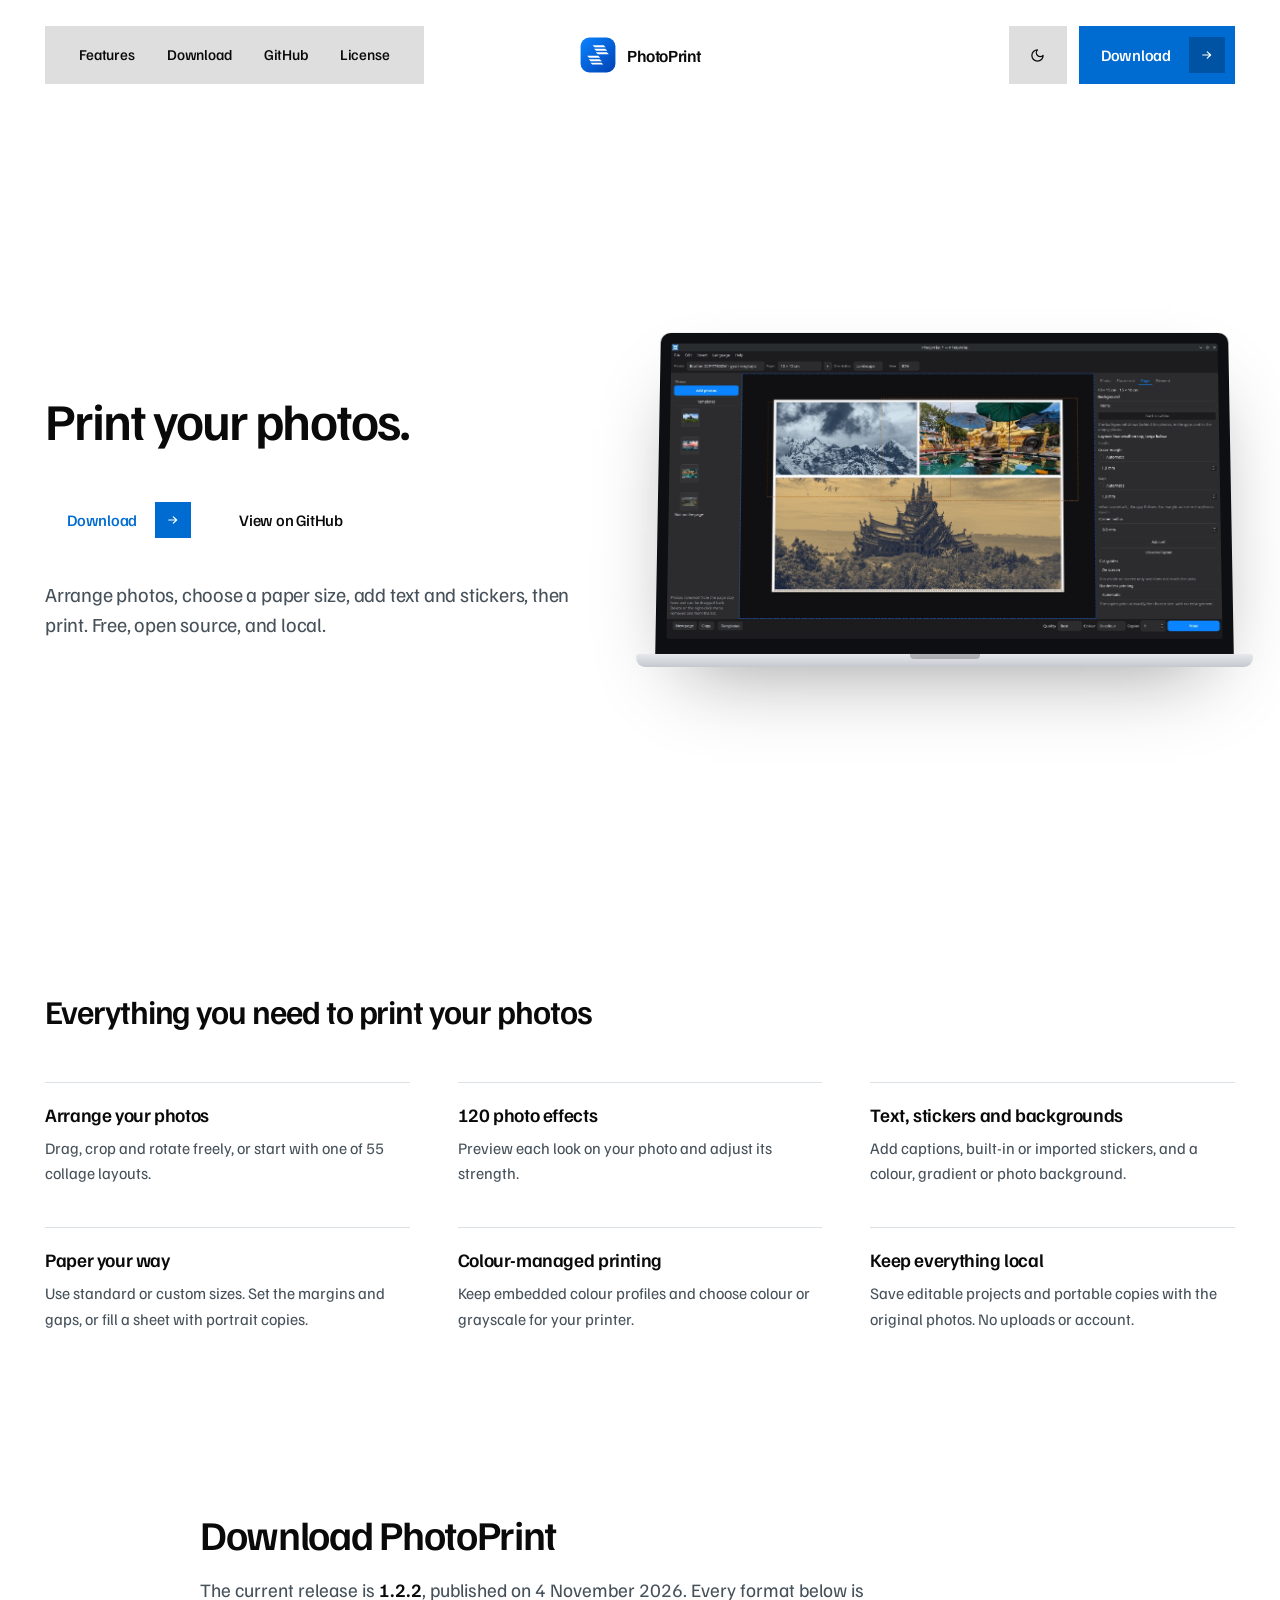
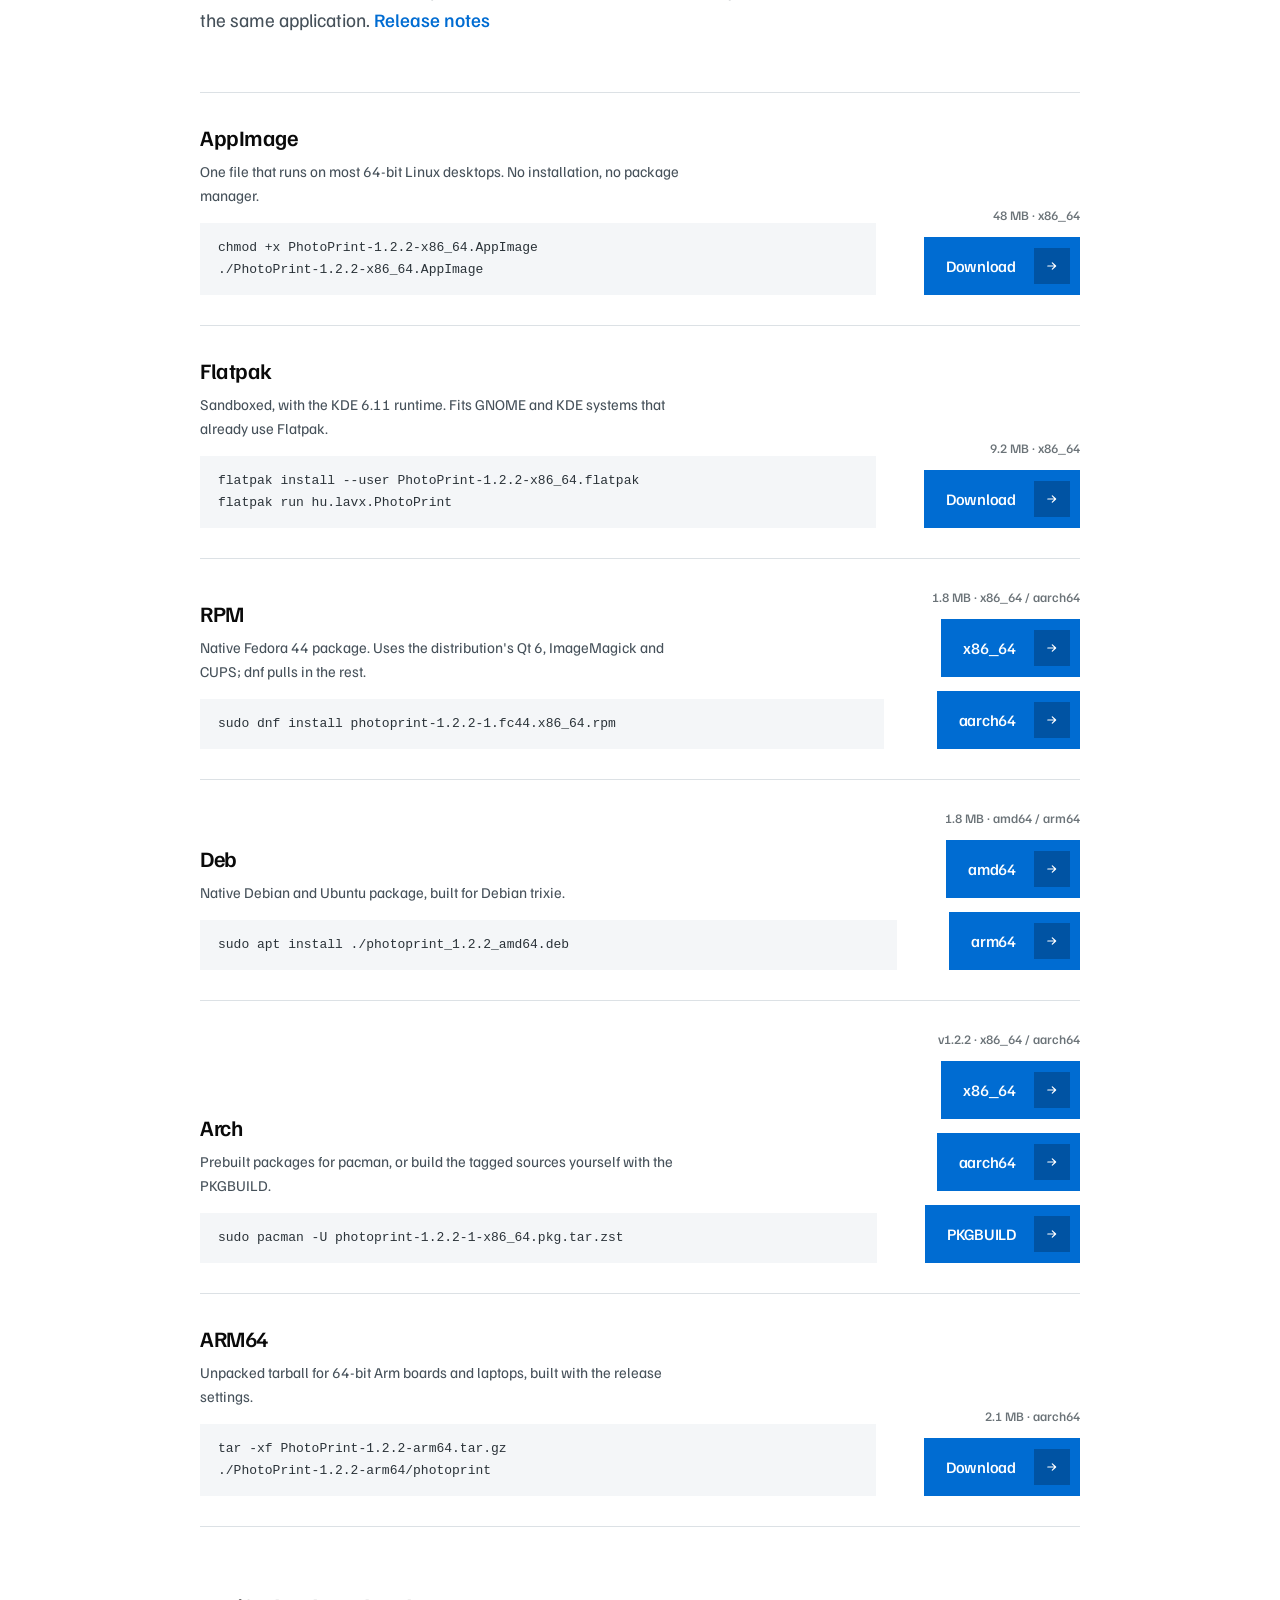
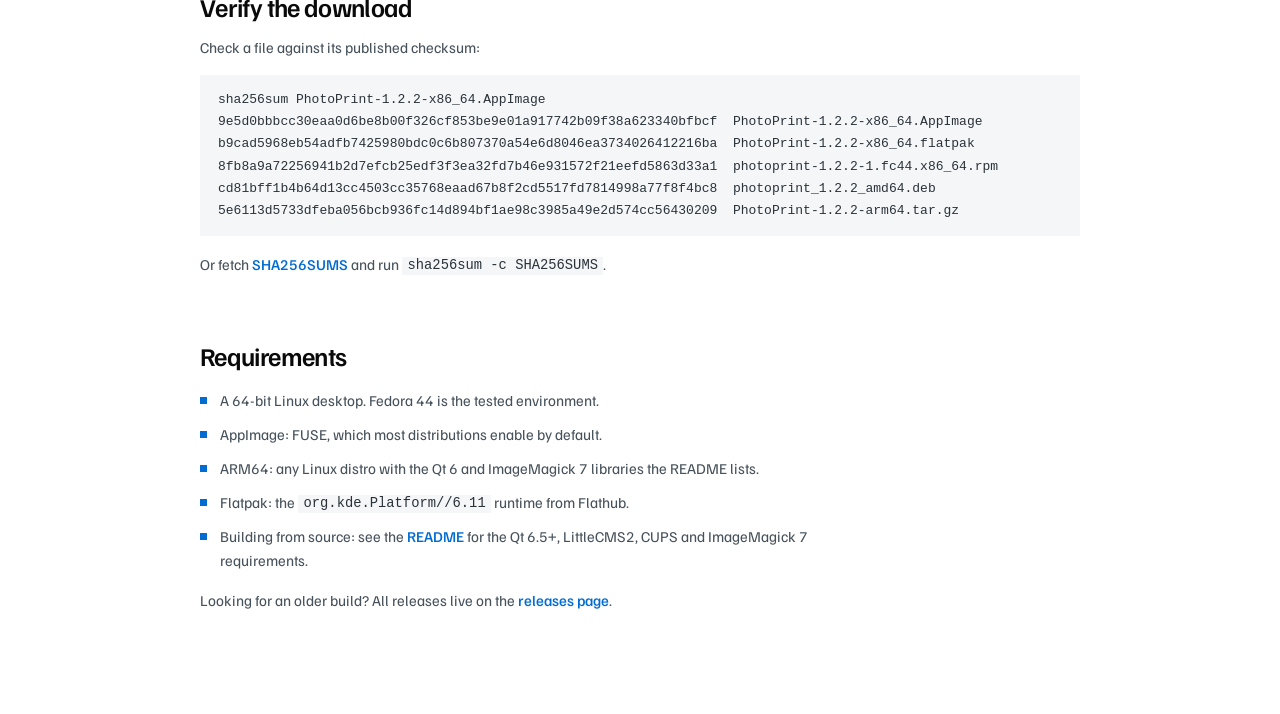
==== commit aee09144: "Build the packages on GitHub runners CI builds the dev preset and runs the test suite in a Fedora 44" ====
--- a/website/index.html
+++ b/website/index.html
@@ -186,9 +186,13 @@
             <pre><code>sudo dnf install photoprint-1.2.2-1.fc44.x86_64.rpm</code></pre>
           </div>
           <div class="package__side">
-            <span class="package__meta">1.8 MB · x86_64</span>
-            <a class="btn btn--nav" href="https://github.com/LavX/PhotoPrint/releases/download/v1.2.2/photoprint-1.2.2-1.fc44.x86_64.rpm" aria-label="Download the RPM package">
-              <span class="btn__label">Download</span>
+            <span class="package__meta">1.8 MB · x86_64 / aarch64</span>
+            <a class="btn btn--nav" href="https://github.com/LavX/PhotoPrint/releases/download/v1.2.2/photoprint-1.2.2-1.fc44.x86_64.rpm" aria-label="Download the RPM package for x86_64">
+              <span class="btn__label">x86_64</span>
+              <span class="btn__icon"><svg viewBox="0 0 20 20" fill="none" aria-hidden="true"><path d="M4 10h10.2M10.4 5.6 15.2 10l-4.8 4.4" stroke="currentColor" stroke-width="1.7" stroke-linecap="round" stroke-linejoin="round" /></svg></span>
+            </a>
+            <a class="btn btn--nav" href="https://github.com/LavX/PhotoPrint/releases/download/v1.2.2/photoprint-1.2.2-1.fc44.aarch64.rpm" aria-label="Download the RPM package for aarch64">
+              <span class="btn__label">aarch64</span>
               <span class="btn__icon"><svg viewBox="0 0 20 20" fill="none" aria-hidden="true"><path d="M4 10h10.2M10.4 5.6 15.2 10l-4.8 4.4" stroke="currentColor" stroke-width="1.7" stroke-linecap="round" stroke-linejoin="round" /></svg></span>
             </a>
           </div>
@@ -201,9 +205,13 @@
             <pre><code>sudo apt install ./photoprint_1.2.2_amd64.deb</code></pre>
           </div>
           <div class="package__side">
-            <span class="package__meta">1.8 MB · amd64</span>
-            <a class="btn btn--nav" href="https://github.com/LavX/PhotoPrint/releases/download/v1.2.2/photoprint_1.2.2_amd64.deb" aria-label="Download the deb package">
-              <span class="btn__label">Download</span>
+            <span class="package__meta">1.8 MB · amd64 / arm64</span>
+            <a class="btn btn--nav" href="https://github.com/LavX/PhotoPrint/releases/download/v1.2.2/photoprint_1.2.2_amd64.deb" aria-label="Download the deb package for amd64">
+              <span class="btn__label">amd64</span>
+              <span class="btn__icon"><svg viewBox="0 0 20 20" fill="none" aria-hidden="true"><path d="M4 10h10.2M10.4 5.6 15.2 10l-4.8 4.4" stroke="currentColor" stroke-width="1.7" stroke-linecap="round" stroke-linejoin="round" /></svg></span>
+            </a>
+            <a class="btn btn--nav" href="https://github.com/LavX/PhotoPrint/releases/download/v1.2.2/photoprint_1.2.2_arm64.deb" aria-label="Download the deb package for arm64">
+              <span class="btn__label">arm64</span>
               <span class="btn__icon"><svg viewBox="0 0 20 20" fill="none" aria-hidden="true"><path d="M4 10h10.2M10.4 5.6 15.2 10l-4.8 4.4" stroke="currentColor" stroke-width="1.7" stroke-linecap="round" stroke-linejoin="round" /></svg></span>
             </a>
           </div>
@@ -212,13 +220,21 @@
         <section class="package">
           <div class="package__body">
             <h3>Arch</h3>
-            <p>Build the tagged sources with the PKGBUILD from the packaging directory.</p>
-            <pre><code>cd packaging &amp;&amp; makepkg -si</code></pre>
-          </div>
-          <div class="package__side">
-            <span class="package__meta">from v1.2.2 · x86_64</span>
+            <p>Prebuilt packages for pacman, or build the tagged sources yourself with the PKGBUILD.</p>
+            <pre><code>sudo pacman -U photoprint-1.2.2-1-x86_64.pkg.tar.zst</code></pre>
+          </div>
+          <div class="package__side">
+            <span class="package__meta">v1.2.2 · x86_64 / aarch64</span>
+            <a class="btn btn--nav" href="https://github.com/LavX/PhotoPrint/releases/download/v1.2.2/photoprint-1.2.2-1-x86_64.pkg.tar.zst" aria-label="Download the Arch package for x86_64">
+              <span class="btn__label">x86_64</span>
+              <span class="btn__icon"><svg viewBox="0 0 20 20" fill="none" aria-hidden="true"><path d="M4 10h10.2M10.4 5.6 15.2 10l-4.8 4.4" stroke="currentColor" stroke-width="1.7" stroke-linecap="round" stroke-linejoin="round" /></svg></span>
+            </a>
+            <a class="btn btn--nav" href="https://github.com/LavX/PhotoPrint/releases/download/v1.2.2/photoprint-1.2.2-1-aarch64.pkg.tar.zst" aria-label="Download the Arch package for aarch64">
+              <span class="btn__label">aarch64</span>
+              <span class="btn__icon"><svg viewBox="0 0 20 20" fill="none" aria-hidden="true"><path d="M4 10h10.2M10.4 5.6 15.2 10l-4.8 4.4" stroke="currentColor" stroke-width="1.7" stroke-linecap="round" stroke-linejoin="round" /></svg></span>
+            </a>
             <a class="btn btn--nav" href="https://github.com/LavX/PhotoPrint/blob/master/packaging/PKGBUILD" aria-label="View the PKGBUILD">
-              <span class="btn__label">Download</span>
+              <span class="btn__label">PKGBUILD</span>
               <span class="btn__icon"><svg viewBox="0 0 20 20" fill="none" aria-hidden="true"><path d="M4 10h10.2M10.4 5.6 15.2 10l-4.8 4.4" stroke="currentColor" stroke-width="1.7" stroke-linecap="round" stroke-linejoin="round" /></svg></span>
             </a>
           </div>
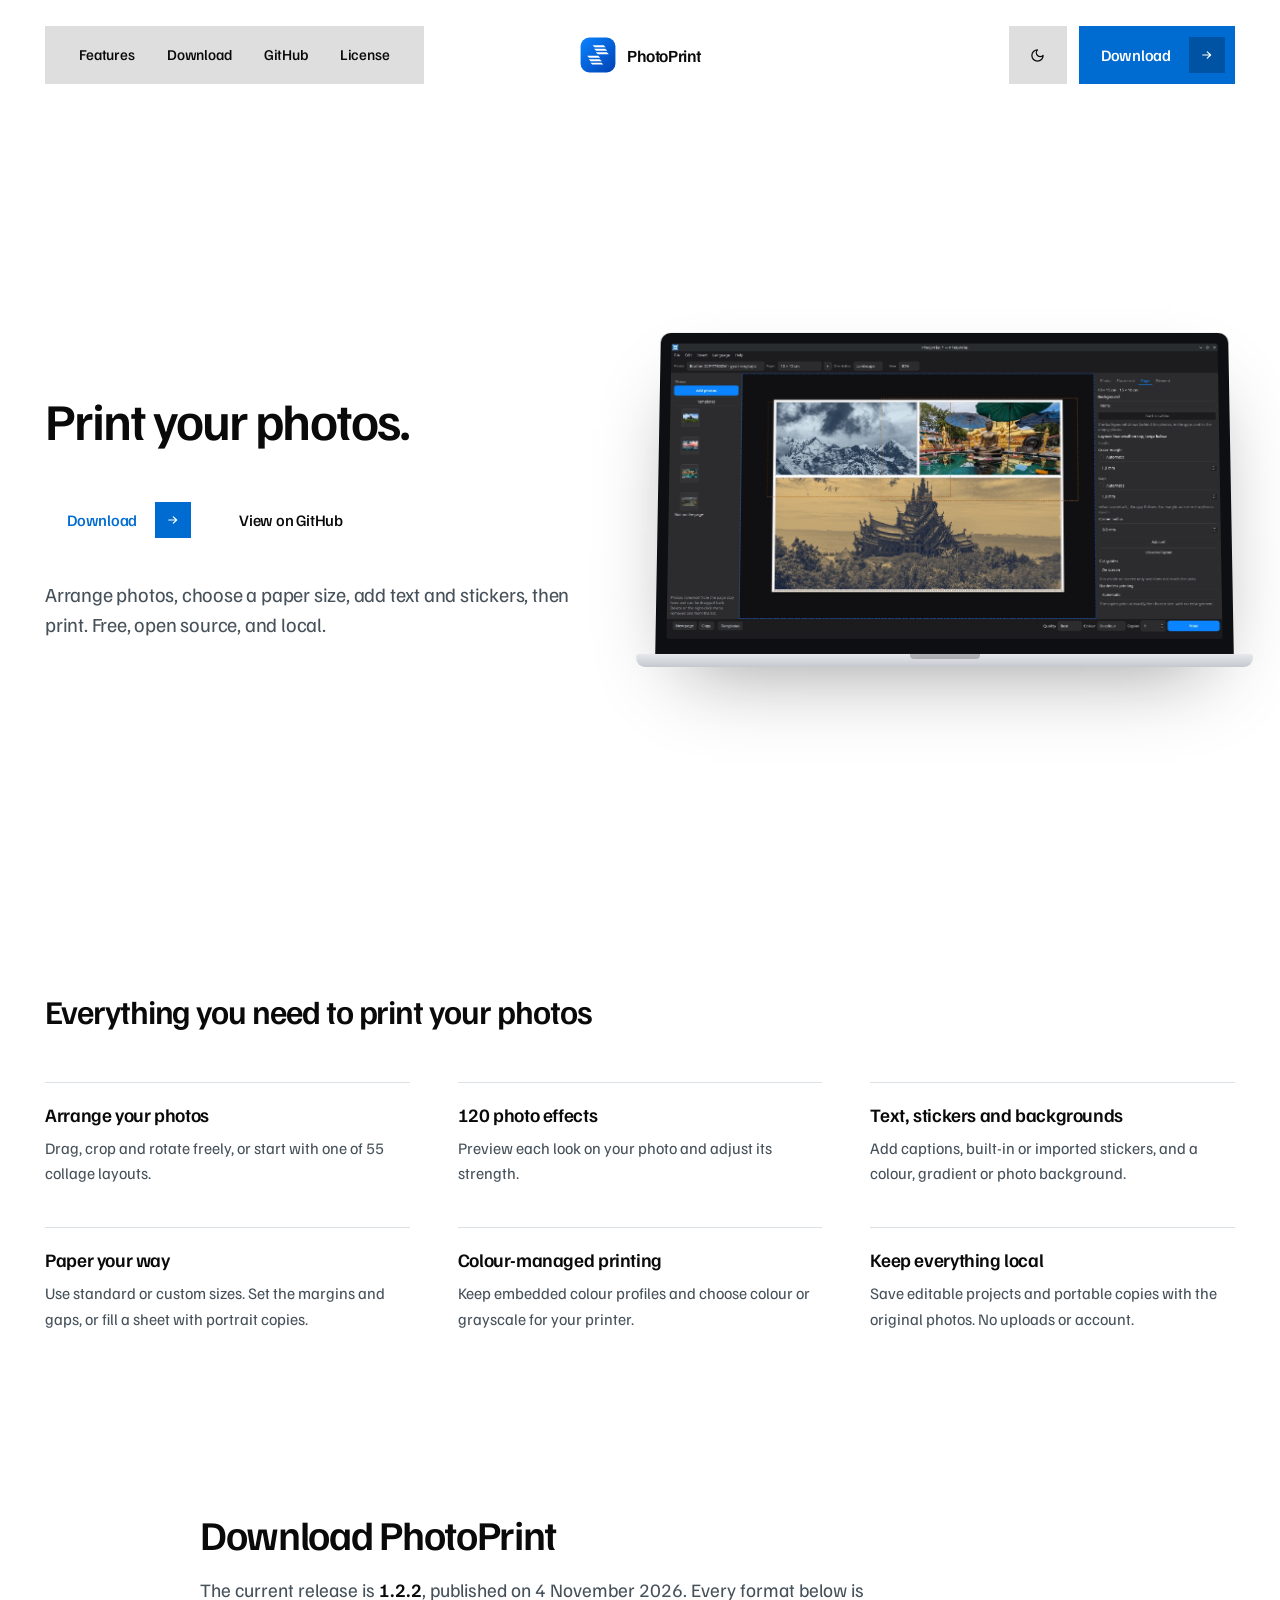
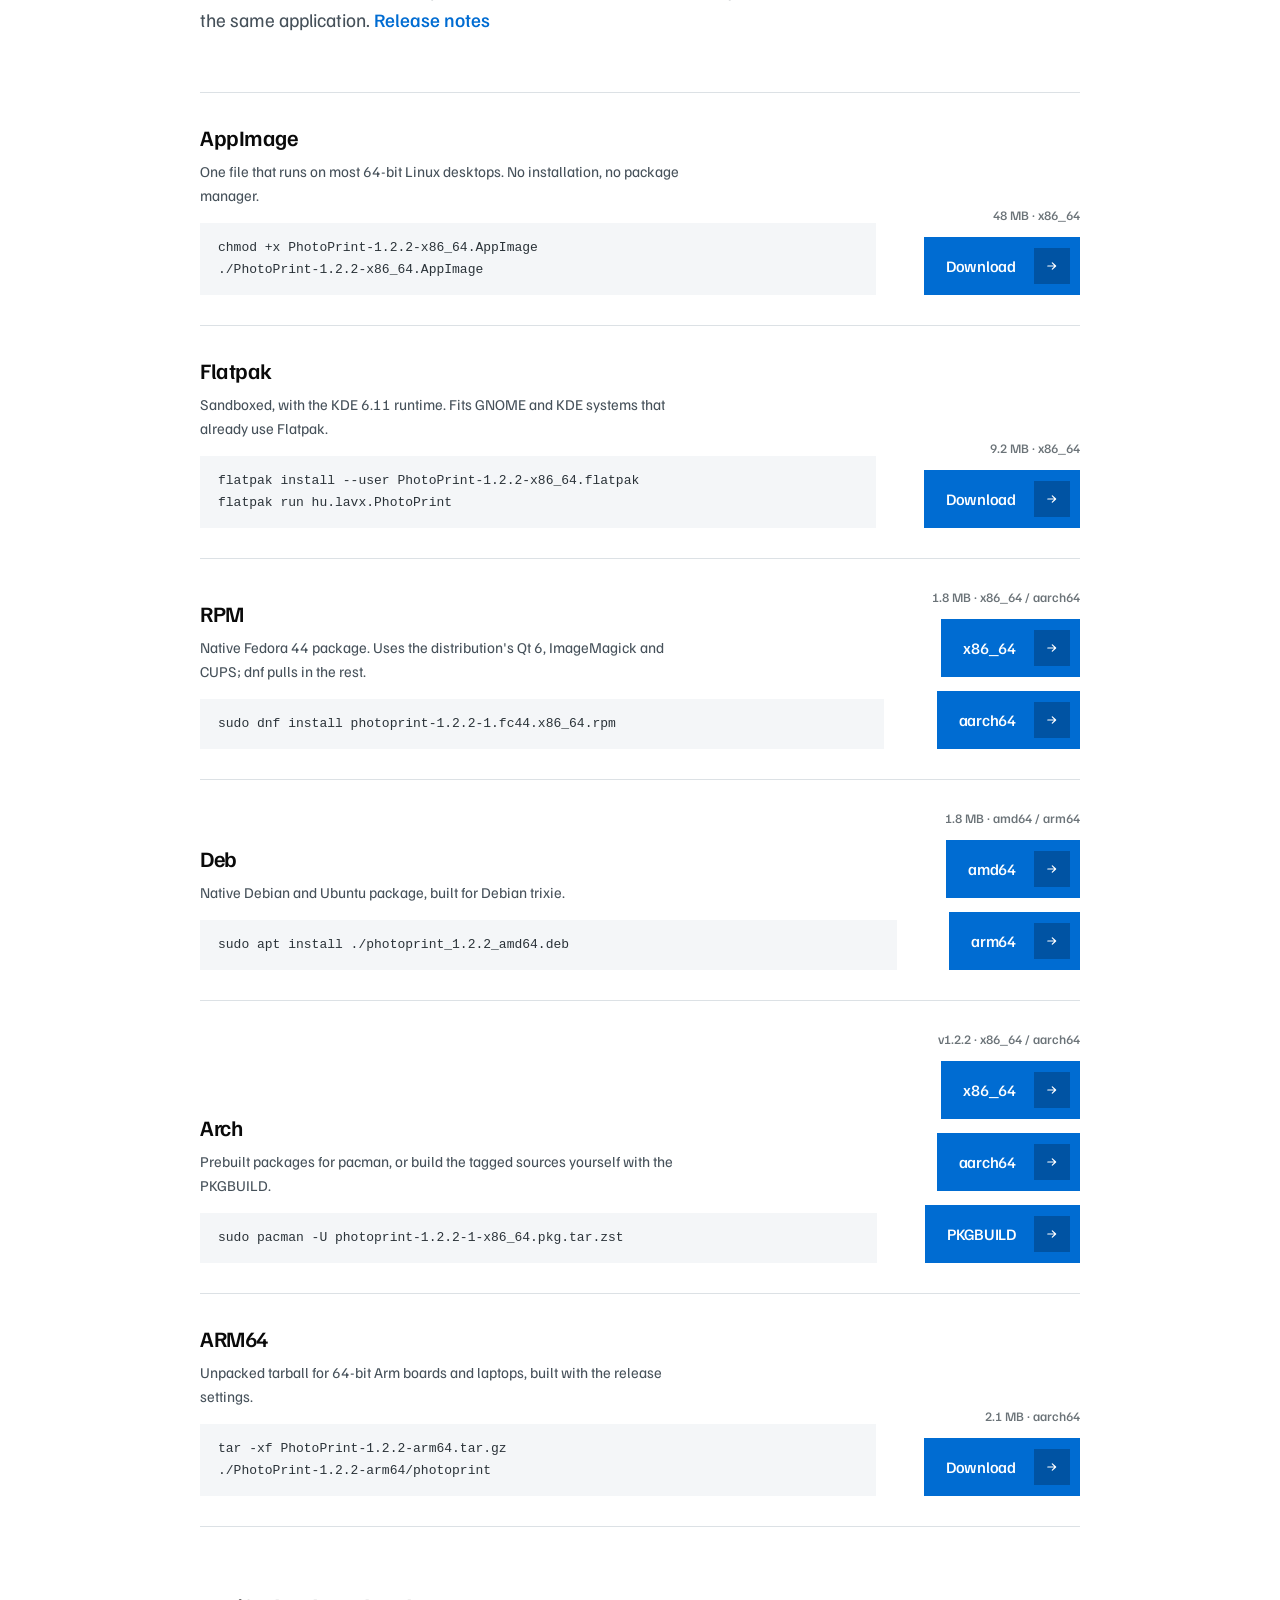
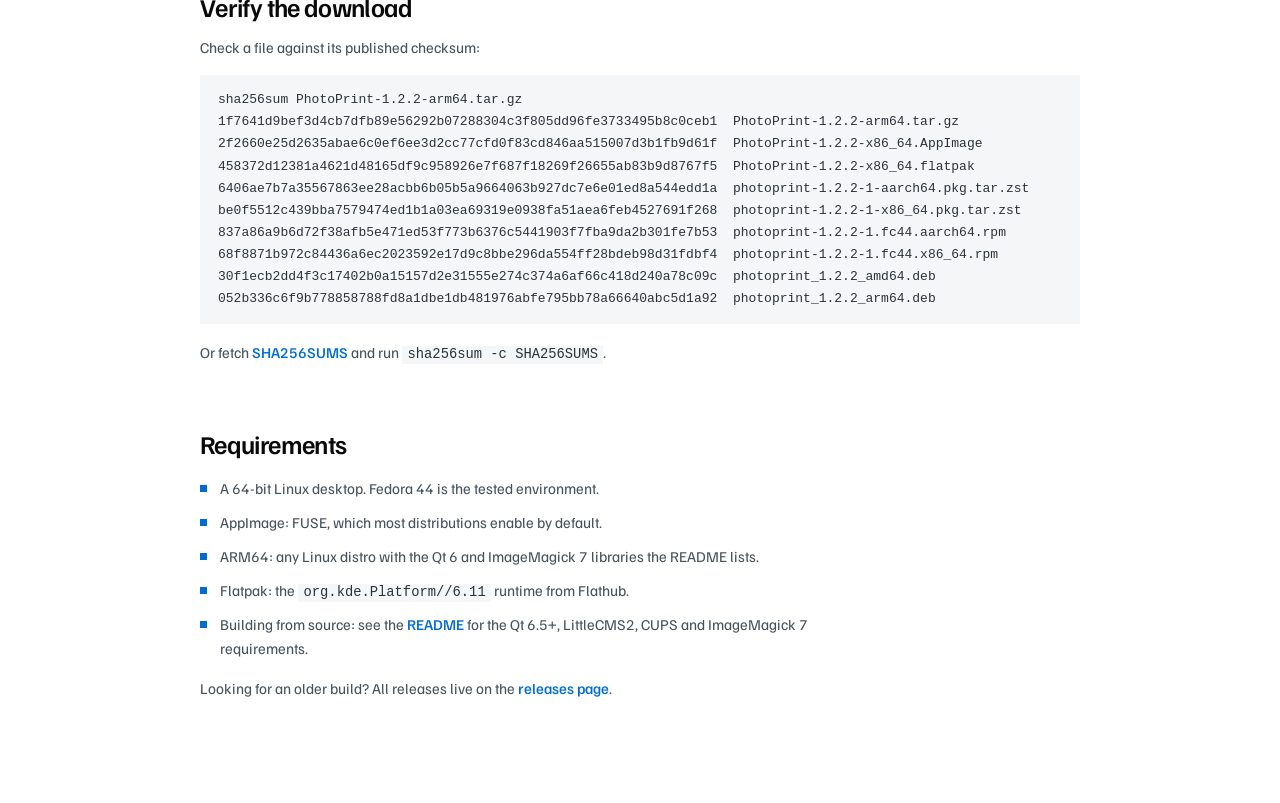
==== commit 6b9fead0: "Publish the release checksums on the site" ====
--- a/website/index.html
+++ b/website/index.html
@@ -260,12 +260,16 @@
       <section class="download__section">
         <h3>Verify the download</h3>
         <p>Check a file against its published checksum:</p>
-        <pre><code>sha256sum PhotoPrint-1.2.2-x86_64.AppImage
-9e5d0bbbcc30eaa0d6be8b00f326cf853be9e01a917742b09f38a623340bfbcf  PhotoPrint-1.2.2-x86_64.AppImage
-b9cad5968eb54adfb7425980bdc0c6b807370a54e6d8046ea3734026412216ba  PhotoPrint-1.2.2-x86_64.flatpak
-8fb8a9a72256941b2d7efcb25edf3f3ea32fd7b46e931572f21eefd5863d33a1  photoprint-1.2.2-1.fc44.x86_64.rpm
-cd81bff1b4b64d13cc4503cc35768eaad67b8f2cd5517fd7814998a77f8f4bc8  photoprint_1.2.2_amd64.deb
-5e6113d5733dfeba056bcb936fc14d894bf1ae98c3985a49e2d574cc56430209  PhotoPrint-1.2.2-arm64.tar.gz</code></pre>
+        <pre><code>sha256sum PhotoPrint-1.2.2-arm64.tar.gz
+1f7641d9bef3d4cb7dfb89e56292b07288304c3f805dd96fe3733495b8c0ceb1  PhotoPrint-1.2.2-arm64.tar.gz
+2f2660e25d2635abae6c0ef6ee3d2cc77cfd0f83cd846aa515007d3b1fb9d61f  PhotoPrint-1.2.2-x86_64.AppImage
+458372d12381a4621d48165df9c958926e7f687f18269f26655ab83b9d8767f5  PhotoPrint-1.2.2-x86_64.flatpak
+6406ae7b7a35567863ee28acbb6b05b5a9664063b927dc7e6e01ed8a544edd1a  photoprint-1.2.2-1-aarch64.pkg.tar.zst
+be0f5512c439bba7579474ed1b1a03ea69319e0938fa51aea6feb4527691f268  photoprint-1.2.2-1-x86_64.pkg.tar.zst
+837a86a9b6d72f38afb5e471ed53f773b6376c5441903f7fba9da2b301fe7b53  photoprint-1.2.2-1.fc44.aarch64.rpm
+68f8871b972c84436a6ec2023592e17d9c8bbe296da554ff28bdeb98d31fdbf4  photoprint-1.2.2-1.fc44.x86_64.rpm
+30f1ecb2dd4f3c17402b0a15157d2e31555e274c374a6af66c418d240a78c09c  photoprint_1.2.2_amd64.deb
+052b336c6f9b778858788fd8a1dbe1db481976abfe795bb78a66640abc5d1a92  photoprint_1.2.2_arm64.deb</code></pre>
         <p class="download__note">Or fetch <a class="text-link" href="https://github.com/LavX/PhotoPrint/releases/download/v1.2.2/SHA256SUMS">SHA256SUMS</a> and run <code>sha256sum -c SHA256SUMS</code>.</p>
       </section>
 
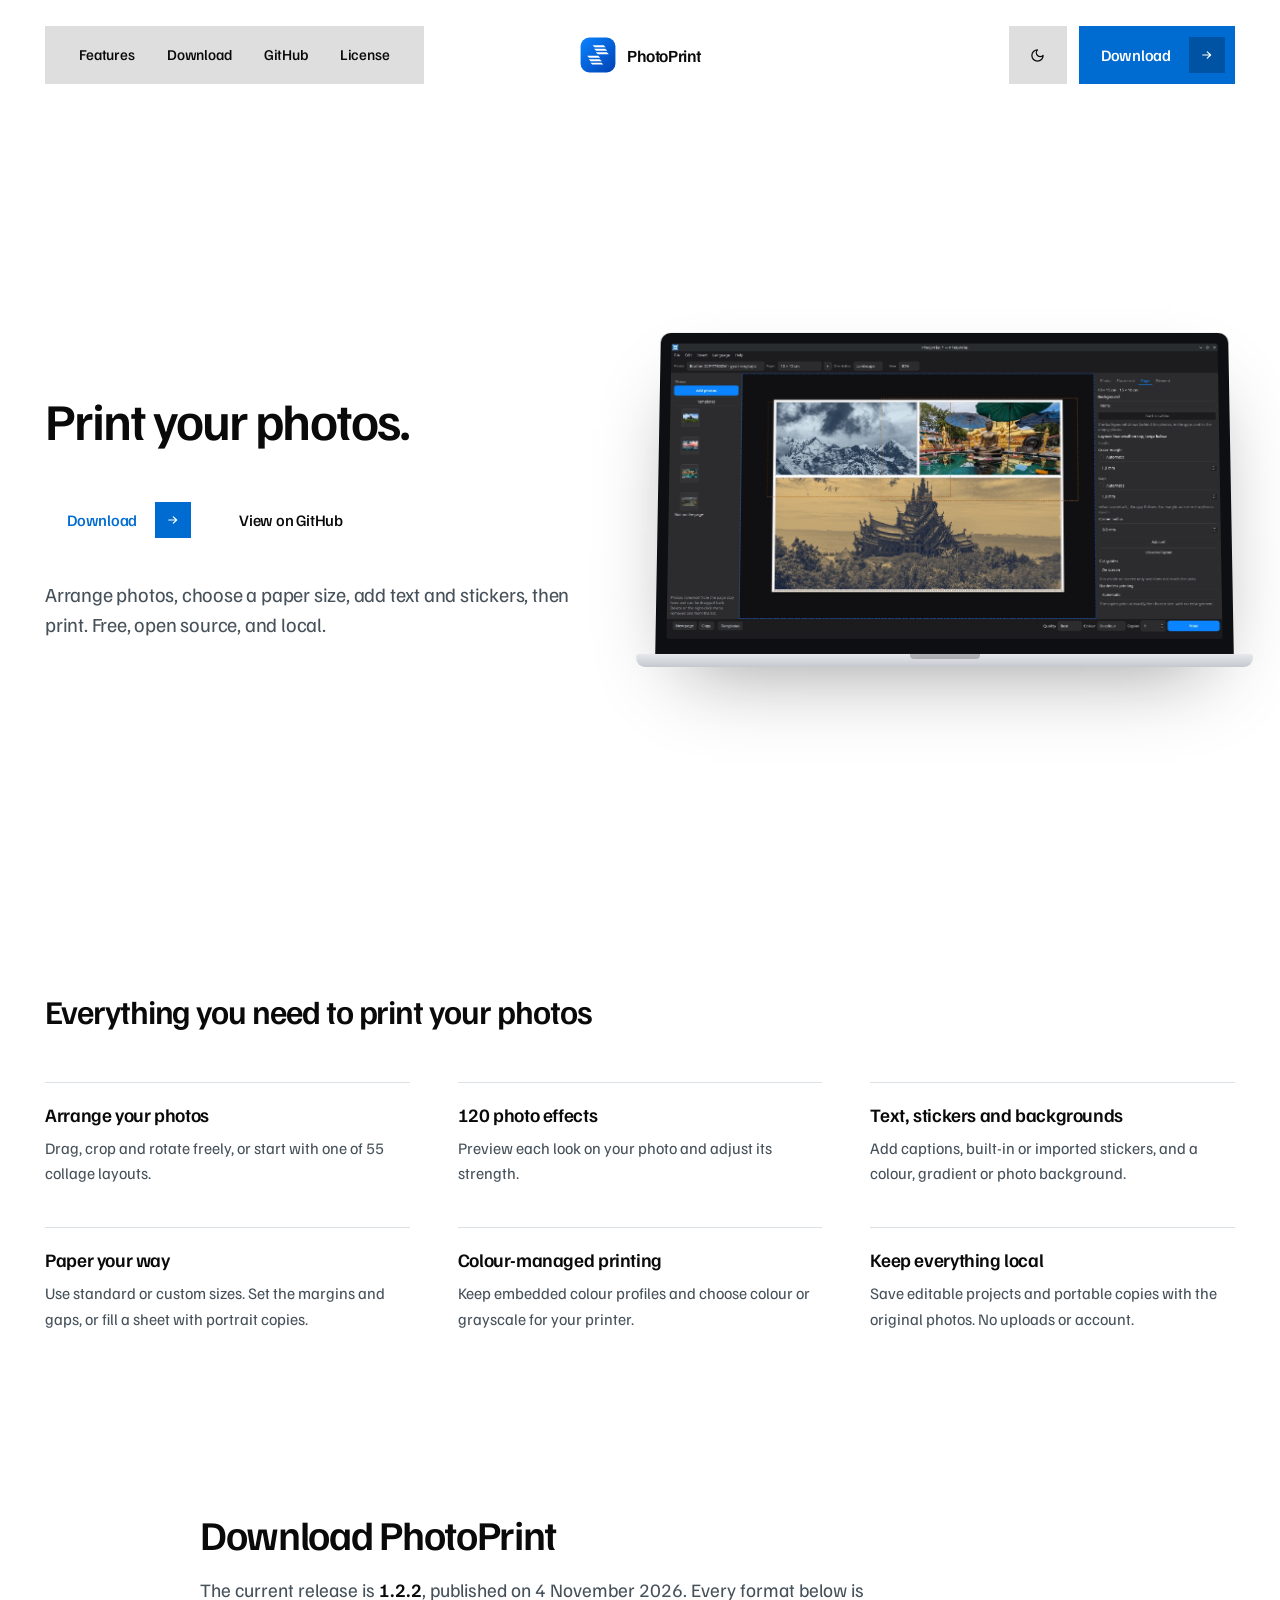
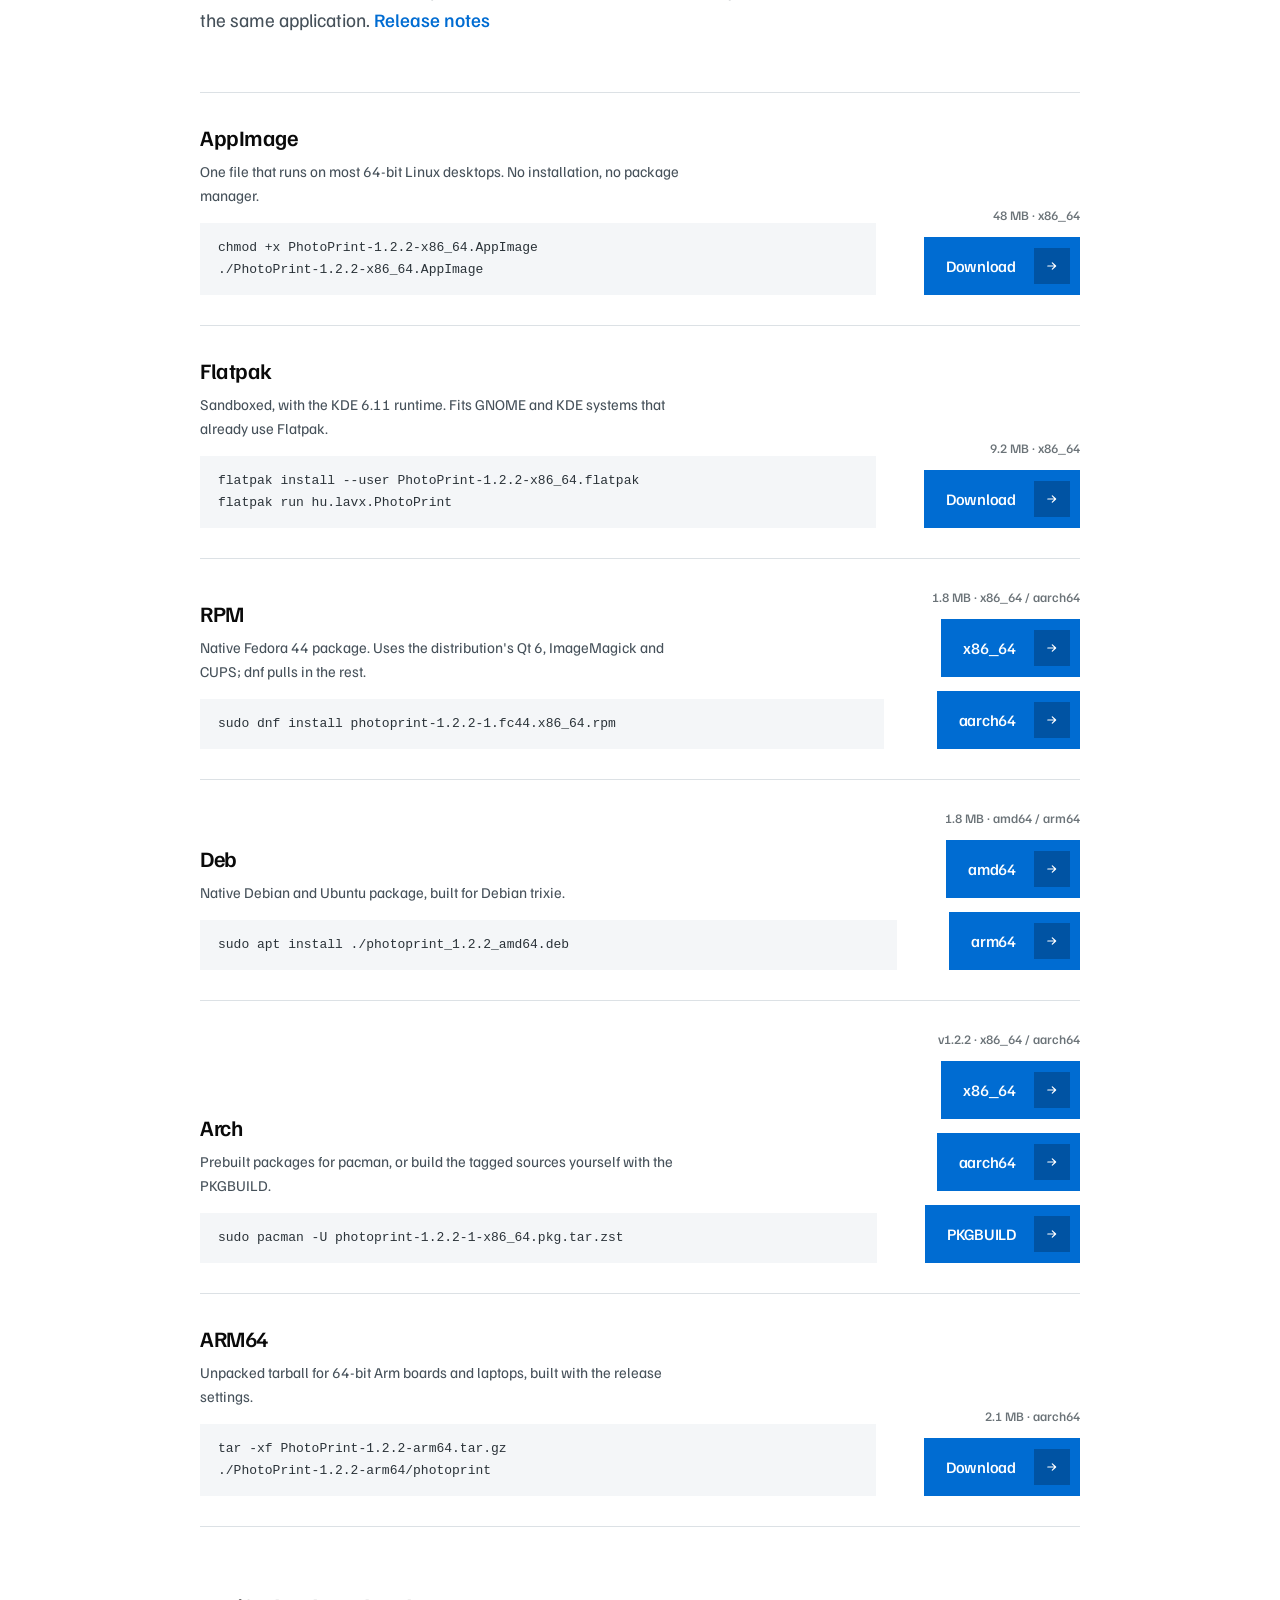
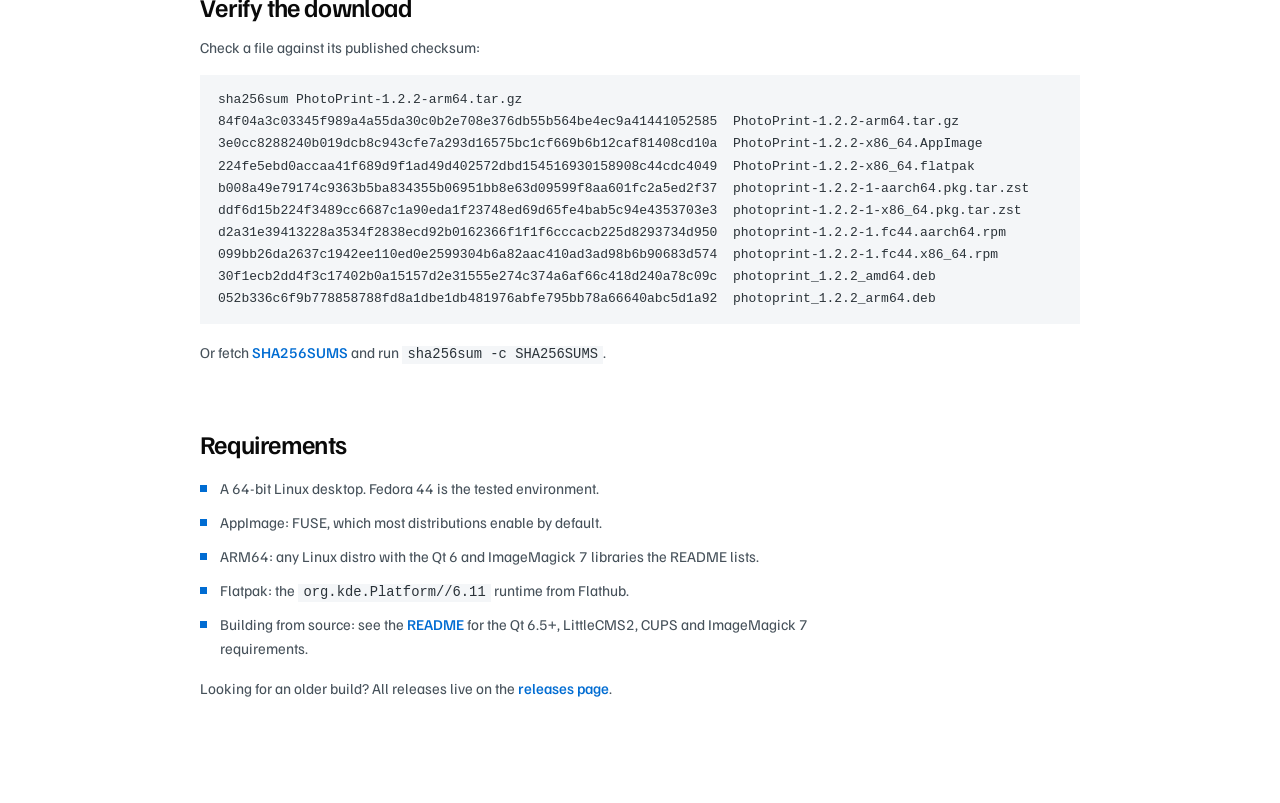
==== commit 0c2e07b9: "Publish the release checksums on the site" ====
--- a/website/index.html
+++ b/website/index.html
@@ -261,13 +261,13 @@
         <h3>Verify the download</h3>
         <p>Check a file against its published checksum:</p>
         <pre><code>sha256sum PhotoPrint-1.2.2-arm64.tar.gz
-1f7641d9bef3d4cb7dfb89e56292b07288304c3f805dd96fe3733495b8c0ceb1  PhotoPrint-1.2.2-arm64.tar.gz
-2f2660e25d2635abae6c0ef6ee3d2cc77cfd0f83cd846aa515007d3b1fb9d61f  PhotoPrint-1.2.2-x86_64.AppImage
-458372d12381a4621d48165df9c958926e7f687f18269f26655ab83b9d8767f5  PhotoPrint-1.2.2-x86_64.flatpak
-6406ae7b7a35567863ee28acbb6b05b5a9664063b927dc7e6e01ed8a544edd1a  photoprint-1.2.2-1-aarch64.pkg.tar.zst
-be0f5512c439bba7579474ed1b1a03ea69319e0938fa51aea6feb4527691f268  photoprint-1.2.2-1-x86_64.pkg.tar.zst
-837a86a9b6d72f38afb5e471ed53f773b6376c5441903f7fba9da2b301fe7b53  photoprint-1.2.2-1.fc44.aarch64.rpm
-68f8871b972c84436a6ec2023592e17d9c8bbe296da554ff28bdeb98d31fdbf4  photoprint-1.2.2-1.fc44.x86_64.rpm
+84f04a3c03345f989a4a55da30c0b2e708e376db55b564be4ec9a41441052585  PhotoPrint-1.2.2-arm64.tar.gz
+3e0cc8288240b019dcb8c943cfe7a293d16575bc1cf669b6b12caf81408cd10a  PhotoPrint-1.2.2-x86_64.AppImage
+224fe5ebd0accaa41f689d9f1ad49d402572dbd154516930158908c44cdc4049  PhotoPrint-1.2.2-x86_64.flatpak
+b008a49e79174c9363b5ba834355b06951bb8e63d09599f8aa601fc2a5ed2f37  photoprint-1.2.2-1-aarch64.pkg.tar.zst
+ddf6d15b224f3489cc6687c1a90eda1f23748ed69d65fe4bab5c94e4353703e3  photoprint-1.2.2-1-x86_64.pkg.tar.zst
+d2a31e39413228a3534f2838ecd92b0162366f1f1f6cccacb225d8293734d950  photoprint-1.2.2-1.fc44.aarch64.rpm
+099bb26da2637c1942ee110ed0e2599304b6a82aac410ad3ad98b6b90683d574  photoprint-1.2.2-1.fc44.x86_64.rpm
 30f1ecb2dd4f3c17402b0a15157d2e31555e274c374a6af66c418d240a78c09c  photoprint_1.2.2_amd64.deb
 052b336c6f9b778858788fd8a1dbe1db481976abfe795bb78a66640abc5d1a92  photoprint_1.2.2_arm64.deb</code></pre>
         <p class="download__note">Or fetch <a class="text-link" href="https://github.com/LavX/PhotoPrint/releases/download/v1.2.2/SHA256SUMS">SHA256SUMS</a> and run <code>sha256sum -c SHA256SUMS</code>.</p>
